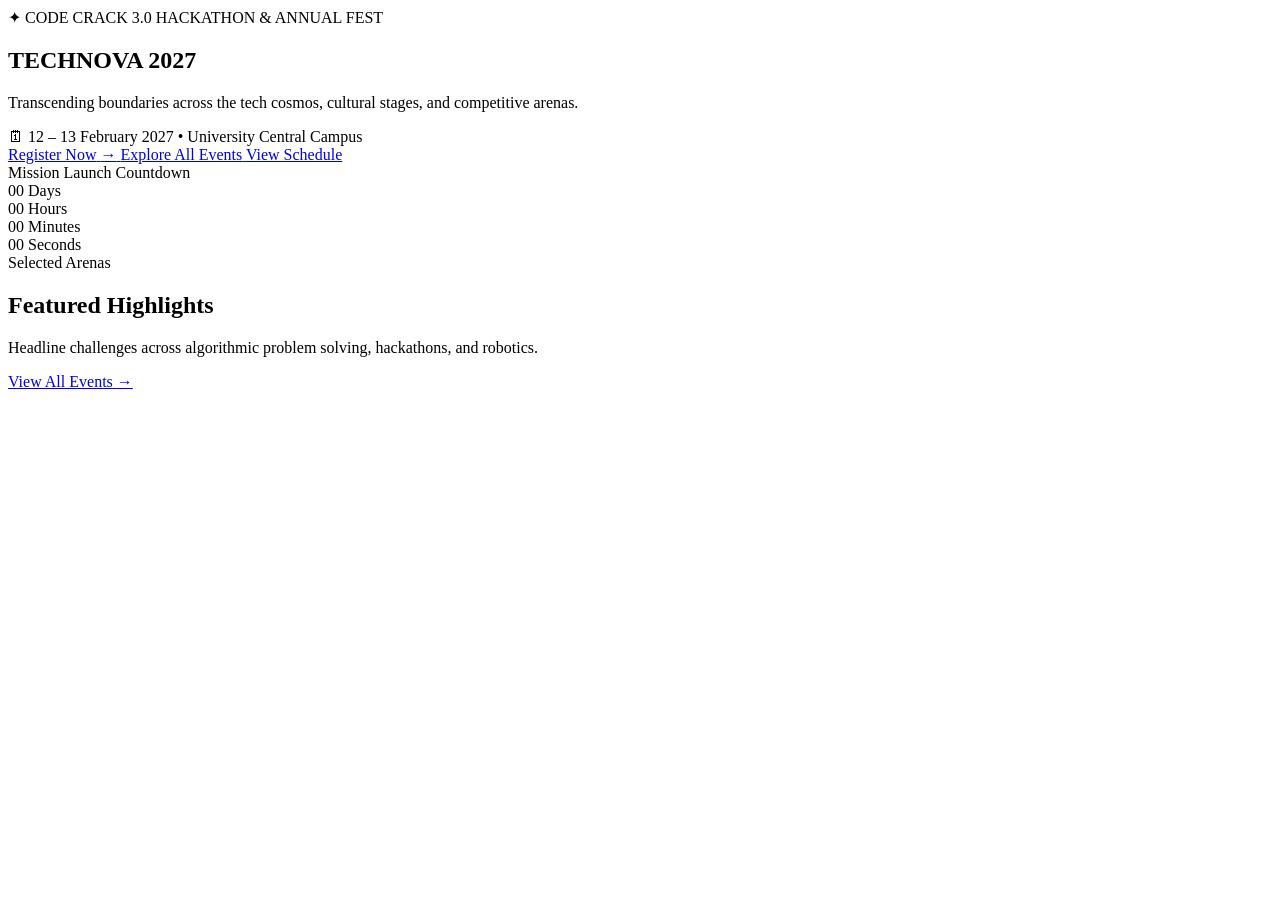
==== index.html @ 0ebbbc14 "Add files via upload" ====
<!DOCTYPE html>
<html lang="en">
<head>
  <meta charset="UTF-8">
  <meta name="viewport" content="width=device-width, initial-scale=1.0">
  <meta name="description" content="TECHNOVA 2027 - Code Crack 3.0 Hackathon & College Tech-Cultural Festival.">
  <title>TECHNOVA 2027 • Code Crack 3.0 Festival</title>

  <!-- Theme Stylesheets -->
  <link rel="stylesheet" href="css/variables.css">
  <link rel="stylesheet" href="css/style.css">
</head>
<body>
  <!-- Theme-Neutral Background System -->
  <div class="bg-pattern" aria-hidden="true">
    <div class="bg-layer-1"></div>
    <div class="bg-layer-2"></div>
  </div>

  <!-- Shared Navbar Injected via js/layout.js -->
  <div id="navbar-mount"></div>

  <!-- Main Hero & Showcase -->
  <main id="main-content" class="site-main">
    <section class="hero-section container">
      <div class="hero-pill-badge">
        <span class="brand-badge-icon" aria-hidden="true">✦</span>
        <span data-theme-copy="heroKicker">CODE CRACK 3.0 HACKATHON & ANNUAL FEST</span>
      </div>

      <h1 class="hero-main-title">TECHNOVA 2027</h1>

      <p class="hero-tagline" data-theme-copy="heroTagline">
        Transcending boundaries across the tech cosmos, cultural stages, and competitive arenas.
      </p>

      <div class="hero-dates-meta">
        <span aria-hidden="true">🗓</span>
        <span>12 – 13 February 2027 • University Central Campus</span>
      </div>

      <div class="hero-cta-group">
        <a href="contact.html" class="btn btn-primary">
          <span>Register Now</span>
          <span class="btn-arrow" aria-hidden="true">→</span>
        </a>
        <a href="events.html" class="btn btn-secondary">
          <span data-theme-copy="heroCtaExplore">Explore All Events</span>
        </a>
        <a href="schedule.html" class="btn btn-ghost">
          <span data-theme-copy="heroCtaSchedule">View Schedule</span>
        </a>
      </div>

      <!-- Live Countdown Timer (Accessible role="timer" without per-second live spam) -->
      <div class="countdown-container" id="festCountdownWrapper" role="timer" aria-label="Festival Launch Countdown">
        <div class="countdown-title" id="countdownLabel">
          <span class="status-pulse-dot" aria-hidden="true"></span>
          <span data-theme-copy="countdownTitle">Mission Launch Countdown</span>
        </div>

        <div class="countdown-grid" id="festCountdown" aria-hidden="false">
          <div class="countdown-box">
            <span class="countdown-digit" id="countDays">00</span>
            <span class="countdown-label">Days</span>
          </div>
          <div class="countdown-box">
            <span class="countdown-digit" id="countHours">00</span>
            <span class="countdown-label">Hours</span>
          </div>
          <div class="countdown-box">
            <span class="countdown-digit" id="countMinutes">00</span>
            <span class="countdown-label">Minutes</span>
          </div>
          <div class="countdown-box">
            <span class="countdown-digit" id="countSeconds">00</span>
            <span class="countdown-label">Seconds</span>
          </div>
        </div>
      </div>
    </section>

    <!-- Derived Metrics Strip (Computed dynamically from data.js) -->
    <section class="container stats-strip" aria-label="Festival Metrics">
      <div class="stats-grid" id="festDerivedStats">
        <!-- Rendered dynamically from data.js -->
      </div>
    </section>

    <!-- Featured Highlights Section -->
    <section class="container mt-4">
      <div class="section-header-row">
        <div>
          <span class="page-pretitle" data-theme-copy="featuredPretitle">Selected Arenas</span>
          <h2 class="page-title" data-theme-copy="featuredTitle">Featured Highlights</h2>
          <p class="page-description" data-theme-copy="featuredSubtitle">
            Headline challenges across algorithmic problem solving, hackathons, and robotics.
          </p>
        </div>
        <a href="events.html" class="btn btn-secondary">
          <span>View All Events</span>
          <span class="btn-arrow" aria-hidden="true">→</span>
        </a>
      </div>

      <div class="events-grid" id="featuredEventsGrid">
        <!-- Rendered dynamically via js/card.js -->
      </div>
    </section>
  </main>

  <!-- Shared Footer Injected via js/layout.js -->
  <div id="footer-mount"></div>

  <!-- Standard Scripts (Order Preserved: theme -> data -> card -> layout -> home) -->
  <script src="js/theme.js"></script>
  <script src="js/data.js"></script>
  <script src="js/card.js"></script>
  <script src="js/layout.js"></script>
  <script src="js/home.js"></script>
</body>
</html>
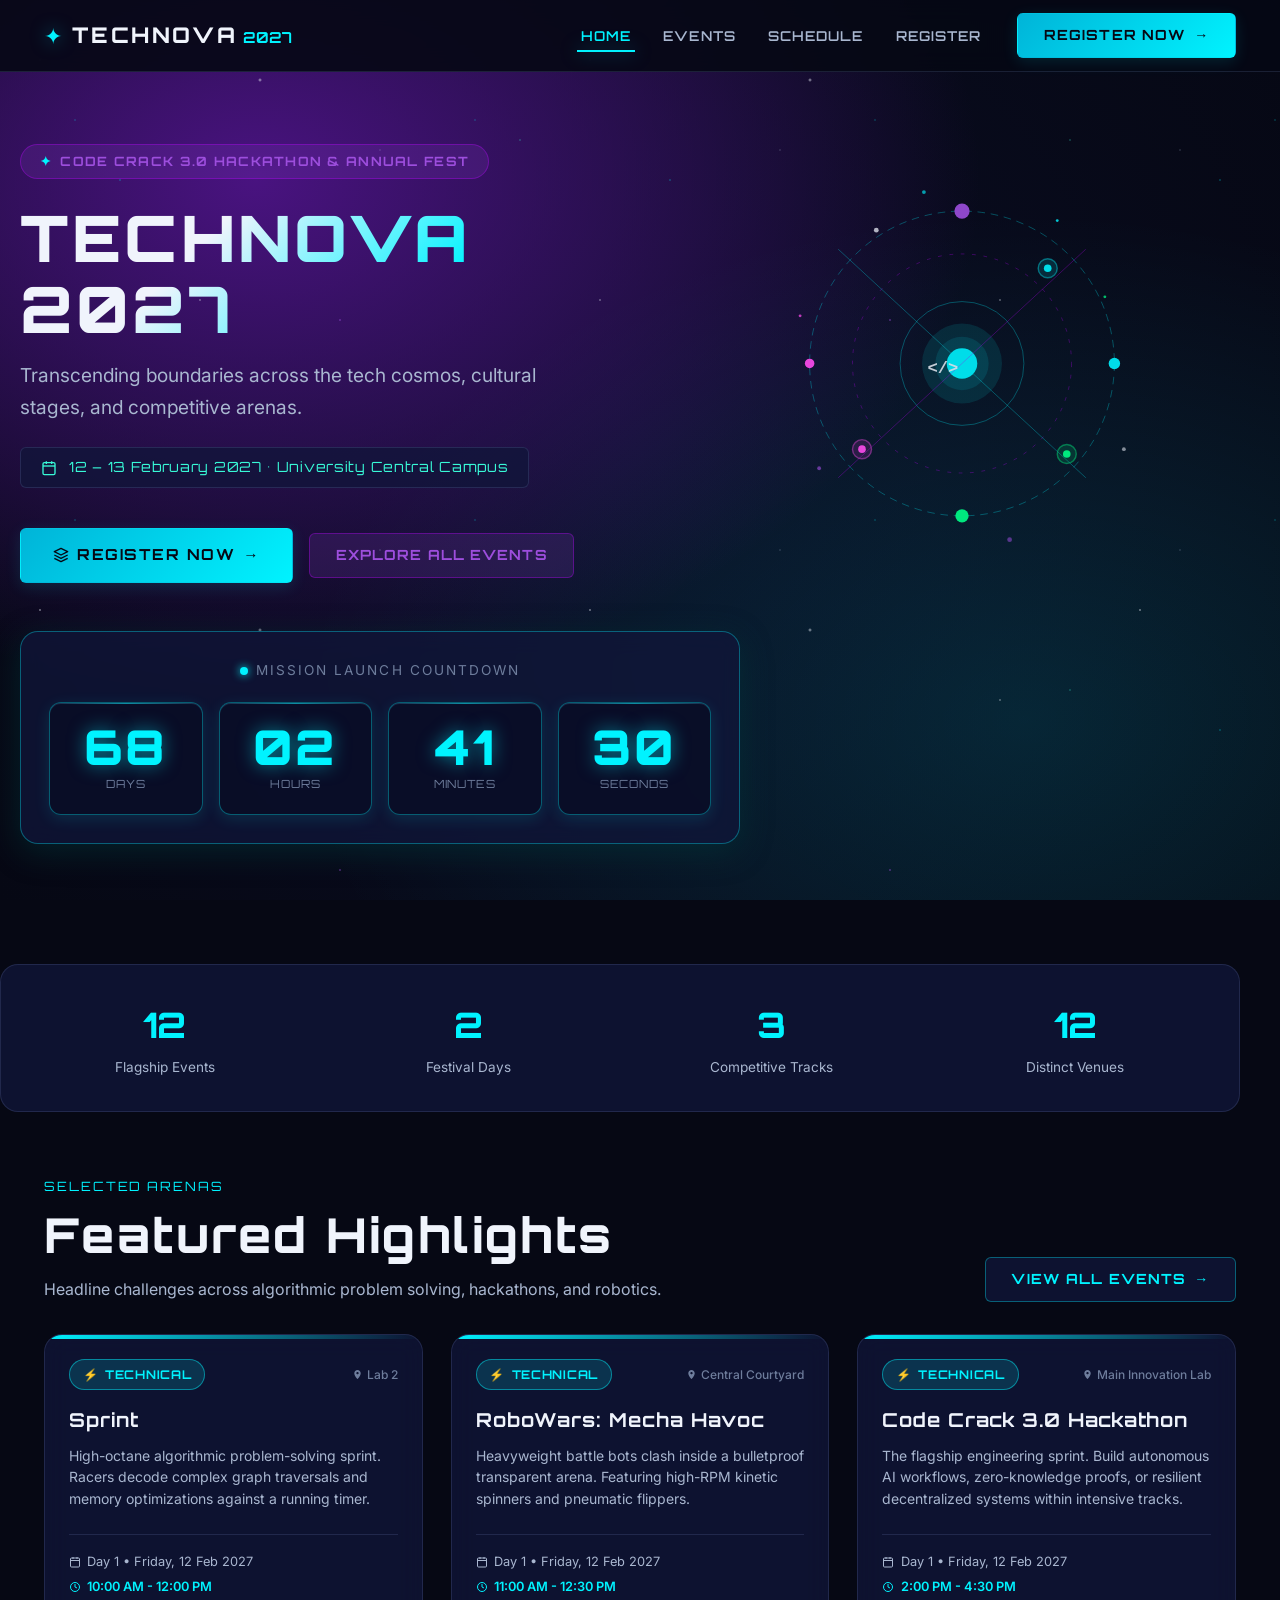
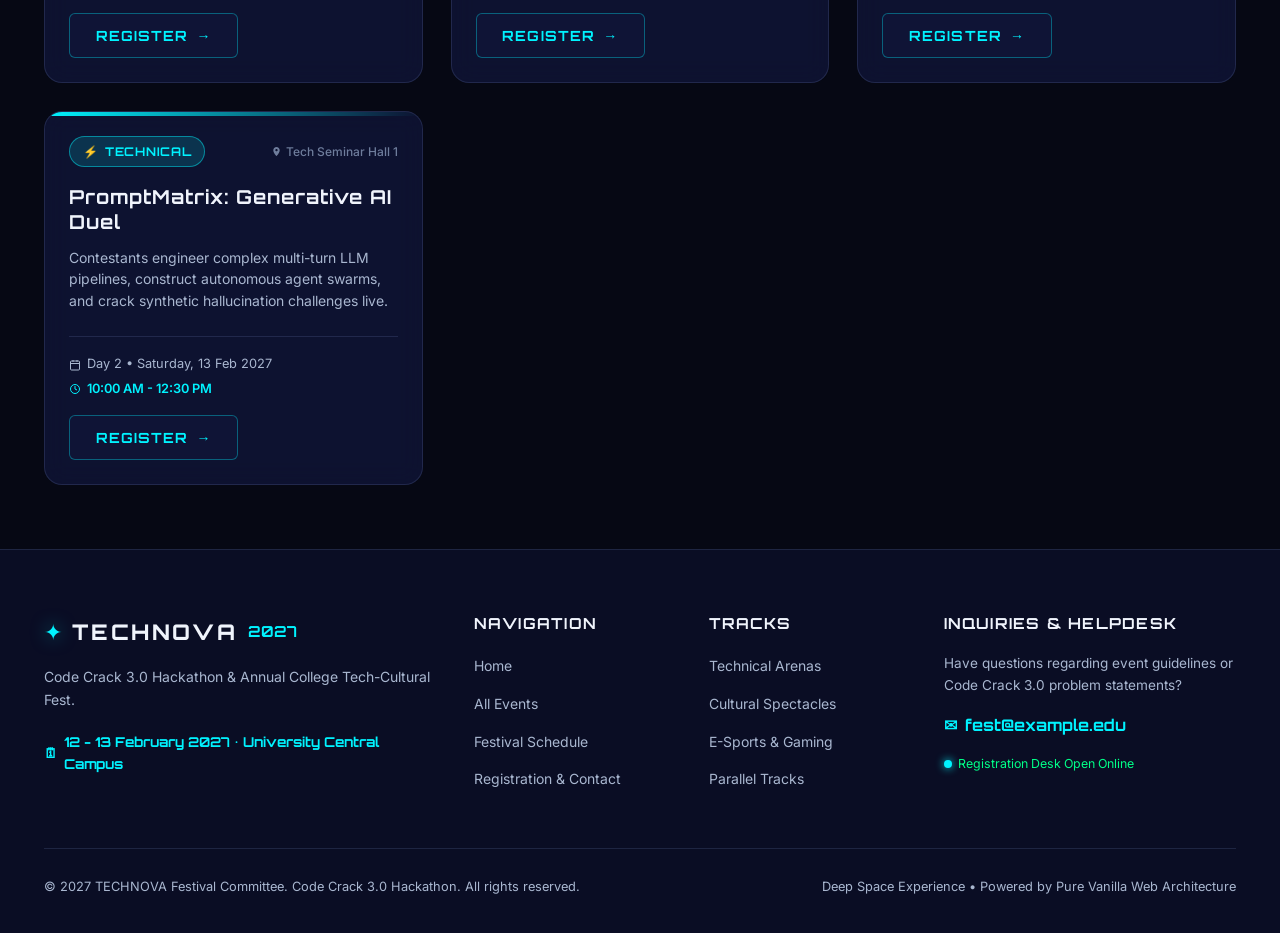
==== commit 5b0f6855: "feat: TECHNOVA 2027 complete static website - Plain HTML/CSS/Vanilla JS, zero dependencies, works vi" ====
--- a/index.html
+++ b/index.html
@@ -5,8 +5,6 @@
   <meta name="viewport" content="width=device-width, initial-scale=1.0">
   <meta name="description" content="TECHNOVA 2027 - Code Crack 3.0 Hackathon & College Tech-Cultural Festival.">
   <title>TECHNOVA 2027 • Code Crack 3.0 Festival</title>
-
-  <!-- Theme Stylesheets -->
   <link rel="stylesheet" href="css/variables.css">
   <link rel="stylesheet" href="css/style.css">
 </head>
@@ -17,77 +15,143 @@
     <div class="bg-layer-2"></div>
   </div>
 
-  <!-- Shared Navbar Injected via js/layout.js -->
+  <!-- Shared Navbar -->
   <div id="navbar-mount"></div>
 
-  <!-- Main Hero & Showcase -->
   <main id="main-content" class="site-main">
+    <!-- =====================================================================
+         HERO — Two columns (text left, SVG art right) on desktop; stacked on mobile
+         ===================================================================== -->
     <section class="hero-section container">
-      <div class="hero-pill-badge">
-        <span class="brand-badge-icon" aria-hidden="true">✦</span>
-        <span data-theme-copy="heroKicker">CODE CRACK 3.0 HACKATHON & ANNUAL FEST</span>
+      <div class="hero-inner">
+        <!-- Left: Text Column -->
+        <div class="hero-text-col">
+          <div class="hero-pill-badge">
+            <span class="brand-badge-icon" aria-hidden="true">✦</span>
+            <span data-theme-copy="heroKicker">CODE CRACK 3.0 HACKATHON &amp; ANNUAL FEST</span>
+          </div>
+
+          <h1 class="hero-main-title" id="heroTitle">TECHNOVA 2027</h1>
+
+          <p class="hero-tagline" data-theme-copy="heroTagline">
+            Transcending boundaries across the tech cosmos, cultural stages, and competitive arenas.
+          </p>
+
+          <!-- Dates meta — populated from FEST_DAYS by home.js -->
+          <div class="hero-dates-meta">
+            <svg width="16" height="16" viewBox="0 0 24 24" fill="none" aria-hidden="true" class="icon-svg">
+              <rect x="3" y="4" width="18" height="18" rx="2" stroke="currentColor" stroke-width="2"/>
+              <line x1="3" y1="9" x2="21" y2="9" stroke="currentColor" stroke-width="2"/>
+              <line x1="8" y1="2" x2="8" y2="6" stroke="currentColor" stroke-width="2"/>
+              <line x1="16" y1="2" x2="16" y2="6" stroke="currentColor" stroke-width="2"/>
+            </svg>
+            <span id="heroDatesLabel">12 – 13 February 2027 • University Central Campus</span>
+          </div>
+
+          <!-- Two CTAs: one primary, one ghost -->
+          <div class="hero-cta-group">
+            <a href="contact.html" class="btn btn-primary btn-lg">
+              <svg width="16" height="16" viewBox="0 0 24 24" fill="none" aria-hidden="true" class="icon-svg">
+                <path d="M12 2L2 7l10 5 10-5-10-5z" stroke="currentColor" stroke-width="2" stroke-linejoin="round"/>
+                <path d="M2 17l10 5 10-5" stroke="currentColor" stroke-width="2" stroke-linejoin="round"/>
+                <path d="M2 12l10 5 10-5" stroke="currentColor" stroke-width="2" stroke-linejoin="round"/>
+              </svg>
+              <span>Register Now</span>
+              <span class="btn-arrow" aria-hidden="true">→</span>
+            </a>
+            <a href="events.html" class="btn btn-ghost">
+              <span data-theme-copy="heroCtaExplore">Explore All Events</span>
+            </a>
+          </div>
+        </div>
+
+        <!-- Right: Inline SVG Art (theme-colored via CSS variables) -->
+        <div class="hero-art-col" aria-hidden="true">
+          <svg class="hero-art-svg" viewBox="0 0 420 400" fill="none" xmlns="http://www.w3.org/2000/svg" role="img" aria-label="Abstract festival art">
+            <!-- Orbit rings -->
+            <circle cx="210" cy="200" r="160" stroke="var(--color-accent-primary-border)" stroke-width="1" stroke-dasharray="8 6"/>
+            <circle cx="210" cy="200" r="115" stroke="var(--color-accent-secondary-border)" stroke-width="1" stroke-dasharray="4 8"/>
+            <circle cx="210" cy="200" r="65" stroke="var(--color-accent-primary-border)" stroke-width="1"/>
+
+            <!-- Central glow orb -->
+            <circle cx="210" cy="200" r="42" fill="var(--color-accent-primary-faint)"/>
+            <circle cx="210" cy="200" r="28" fill="var(--color-accent-primary-faint)"/>
+            <circle cx="210" cy="200" r="16" fill="var(--color-accent-primary)"/>
+
+            <!-- Orbiting satellites -->
+            <circle cx="210" cy="40" r="8" fill="var(--color-accent-secondary)"/>
+            <circle cx="370" cy="200" r="6" fill="var(--color-accent-primary)"/>
+            <circle cx="210" cy="360" r="7" fill="var(--cat-gaming-color)"/>
+            <circle cx="50" cy="200" r="5" fill="var(--cat-cultural-color)"/>
+
+            <!-- Diagonal accent lines -->
+            <line x1="80" y1="80" x2="340" y2="320" stroke="var(--color-accent-primary-border)" stroke-width="1"/>
+            <line x1="340" y1="80" x2="80" y2="320" stroke="var(--color-accent-secondary-border)" stroke-width="1"/>
+
+            <!-- Star particles -->
+            <circle cx="120" cy="60" r="2.5" fill="var(--color-text-primary)" opacity="0.8"/>
+            <circle cx="310" cy="50" r="1.5" fill="var(--color-accent-primary)" opacity="0.9"/>
+            <circle cx="60" cy="310" r="2" fill="var(--color-accent-secondary)" opacity="0.7"/>
+            <circle cx="360" cy="130" r="1.5" fill="var(--cat-gaming-color)" opacity="0.8"/>
+            <circle cx="380" cy="290" r="2" fill="var(--color-text-primary)" opacity="0.6"/>
+            <circle cx="40" cy="150" r="1.5" fill="var(--cat-cultural-color)" opacity="0.8"/>
+            <circle cx="170" cy="20" r="2" fill="var(--color-accent-primary)" opacity="0.7"/>
+            <circle cx="260" cy="385" r="2.5" fill="var(--color-accent-secondary)" opacity="0.6"/>
+
+            <!-- Code brackets decorative -->
+            <text x="190" y="210" font-size="18" fill="var(--color-text-primary)" opacity="0.9" font-family="monospace" font-weight="bold" text-anchor="middle">&lt;/&gt;</text>
+
+            <!-- Category orbit dots with halos -->
+            <circle cx="300" cy="100" r="10" fill="var(--cat-tech-bg)" stroke="var(--cat-tech-border)" stroke-width="1.5"/>
+            <circle cx="300" cy="100" r="4" fill="var(--cat-tech-color)"/>
+
+            <circle cx="320" cy="295" r="10" fill="var(--cat-gaming-bg)" stroke="var(--cat-gaming-border)" stroke-width="1.5"/>
+            <circle cx="320" cy="295" r="4" fill="var(--cat-gaming-color)"/>
+
+            <circle cx="105" cy="290" r="10" fill="var(--cat-cultural-bg)" stroke="var(--cat-cultural-border)" stroke-width="1.5"/>
+            <circle cx="105" cy="290" r="4" fill="var(--cat-cultural-color)"/>
+          </svg>
+        </div>
       </div>
 
-      <h1 class="hero-main-title">TECHNOVA 2027</h1>
+      <!-- Countdown below two-column layout, full-width -->
+      <div class="hero-countdown-row">
+        <div class="countdown-container" id="festCountdownWrapper" role="timer" aria-label="Festival Launch Countdown">
+          <div class="countdown-title" id="countdownLabel">
+            <span class="status-pulse-dot" aria-hidden="true"></span>
+            <span data-theme-copy="countdownTitle">Mission Launch Countdown</span>
+          </div>
 
-      <p class="hero-tagline" data-theme-copy="heroTagline">
-        Transcending boundaries across the tech cosmos, cultural stages, and competitive arenas.
-      </p>
-
-      <div class="hero-dates-meta">
-        <span aria-hidden="true">🗓</span>
-        <span>12 – 13 February 2027 • University Central Campus</span>
-      </div>
-
-      <div class="hero-cta-group">
-        <a href="contact.html" class="btn btn-primary">
-          <span>Register Now</span>
-          <span class="btn-arrow" aria-hidden="true">→</span>
-        </a>
-        <a href="events.html" class="btn btn-secondary">
-          <span data-theme-copy="heroCtaExplore">Explore All Events</span>
-        </a>
-        <a href="schedule.html" class="btn btn-ghost">
-          <span data-theme-copy="heroCtaSchedule">View Schedule</span>
-        </a>
-      </div>
-
-      <!-- Live Countdown Timer (Accessible role="timer" without per-second live spam) -->
-      <div class="countdown-container" id="festCountdownWrapper" role="timer" aria-label="Festival Launch Countdown">
-        <div class="countdown-title" id="countdownLabel">
-          <span class="status-pulse-dot" aria-hidden="true"></span>
-          <span data-theme-copy="countdownTitle">Mission Launch Countdown</span>
-        </div>
-
-        <div class="countdown-grid" id="festCountdown" aria-hidden="false">
-          <div class="countdown-box">
-            <span class="countdown-digit" id="countDays">00</span>
-            <span class="countdown-label">Days</span>
-          </div>
-          <div class="countdown-box">
-            <span class="countdown-digit" id="countHours">00</span>
-            <span class="countdown-label">Hours</span>
-          </div>
-          <div class="countdown-box">
-            <span class="countdown-digit" id="countMinutes">00</span>
-            <span class="countdown-label">Minutes</span>
-          </div>
-          <div class="countdown-box">
-            <span class="countdown-digit" id="countSeconds">00</span>
-            <span class="countdown-label">Seconds</span>
+          <div class="countdown-grid" id="festCountdown">
+            <div class="countdown-box">
+              <span class="countdown-digit" id="countDays">00</span>
+              <span class="countdown-label">Days</span>
+            </div>
+            <div class="countdown-box">
+              <span class="countdown-digit" id="countHours">00</span>
+              <span class="countdown-label">Hours</span>
+            </div>
+            <div class="countdown-box">
+              <span class="countdown-digit" id="countMinutes">00</span>
+              <span class="countdown-label">Minutes</span>
+            </div>
+            <div class="countdown-box">
+              <span class="countdown-digit" id="countSeconds">00</span>
+              <span class="countdown-label">Seconds</span>
+            </div>
           </div>
         </div>
       </div>
     </section>
 
-    <!-- Derived Metrics Strip (Computed dynamically from data.js) -->
+    <!-- Derived Metrics Strip -->
     <section class="container stats-strip" aria-label="Festival Metrics">
       <div class="stats-grid" id="festDerivedStats">
-        <!-- Rendered dynamically from data.js -->
+        <!-- Rendered dynamically from getDerivedFestivalStats() in js/data.js -->
       </div>
     </section>
 
-    <!-- Featured Highlights Section -->
+    <!-- Featured Highlights -->
     <section class="container mt-4">
       <div class="section-header-row">
         <div>
@@ -104,15 +168,14 @@
       </div>
 
       <div class="events-grid" id="featuredEventsGrid">
-        <!-- Rendered dynamically via js/card.js -->
+        <!-- Rendered by js/home.js via renderEventCard() from js/card.js -->
       </div>
     </section>
   </main>
 
-  <!-- Shared Footer Injected via js/layout.js -->
   <div id="footer-mount"></div>
 
-  <!-- Standard Scripts (Order Preserved: theme -> data -> card -> layout -> home) -->
+  <!-- Script order: theme → data → card → layout → home -->
   <script src="js/theme.js"></script>
   <script src="js/data.js"></script>
   <script src="js/card.js"></script>
--- a/css/variables.css
+++ b/css/variables.css
@@ -0,0 +1,216 @@
+/* ==========================================================================
+   TECHNOVA 2027 - Design Tokens & Theme Palettes
+   Defines all fonts, colors, and elevations for Space, Retro, and Nature themes.
+   Theme dynamically activated via js/theme.js (ACTIVE_THEME).
+   Zero hardcoded colors in component styles.
+   ========================================================================== */
+
+/* --------------------------------------------------------------------------
+   Default / Space Theme
+   -------------------------------------------------------------------------- */
+:root,
+[data-theme="space"] {
+  --font-display: 'Orbitron', 'Space Grotesk', -apple-system, BlinkMacSystemFont, 'Segoe UI', Roboto, sans-serif;
+  --font-body: 'Inter', -apple-system, BlinkMacSystemFont, 'Segoe UI', Roboto, Helvetica, Arial, sans-serif;
+
+  /* Backgrounds */
+  --color-bg-base: #060814;
+  --color-bg-deep: #0a0d24;
+  --color-bg-surface: #0f1438;
+  --color-bg-card: rgba(16, 22, 58, 0.75);
+  --color-bg-card-hover: rgba(24, 32, 82, 0.88);
+  --color-bg-card-solid: #121844;
+  --color-bg-overlay: rgba(6, 8, 20, 0.90);
+  --color-bg-input: rgba(10, 14, 38, 0.85);
+
+  /* Primary Accent: Neon Cyan */
+  --color-accent-primary: #00f3ff;
+  --color-accent-primary-bright: #38f9d7;
+  --color-accent-primary-dim: #00b4d8;
+  --color-accent-primary-faint: rgba(0, 243, 255, 0.12);
+  --color-accent-primary-border: rgba(0, 243, 255, 0.35);
+
+  /* Secondary Accent: Nebula Violet */
+  --color-accent-secondary: #9d4edd;
+  --color-accent-secondary-glow: #bd00ff;
+  --color-accent-secondary-dim: #491380;
+  --color-accent-secondary-faint: rgba(157, 78, 221, 0.15);
+  --color-accent-secondary-border: rgba(189, 0, 255, 0.35);
+
+  /* Text Colors */
+  --color-text-primary: #f0f4fc;
+  --color-text-secondary: #a9b7d0;
+  --color-text-muted: #6e7d9c;
+  --color-text-contrast: #060814;
+
+  /* Categories */
+  --cat-tech-color: #00f3ff;
+  --cat-tech-bg: rgba(0, 243, 255, 0.15);
+  --cat-tech-border: rgba(0, 243, 255, 0.45);
+
+  --cat-cultural-color: #ff4df0;
+  --cat-cultural-bg: rgba(255, 77, 240, 0.15);
+  --cat-cultural-border: rgba(255, 77, 240, 0.45);
+
+  --cat-gaming-color: #00ff88;
+  --cat-gaming-bg: rgba(0, 255, 136, 0.15);
+  --cat-gaming-border: rgba(0, 255, 136, 0.45);
+
+  /* Functional Status */
+  --color-success: #00ff88;
+  --color-success-bg: rgba(0, 255, 136, 0.15);
+  --color-error: #ff3366;
+  --color-error-bg: rgba(255, 51, 102, 0.15);
+  --color-error-border: rgba(255, 51, 102, 0.6);
+
+  /* Borders & Shadows */
+  --border-subtle: rgba(140, 160, 220, 0.16);
+  --border-focus: var(--color-accent-primary);
+  --border-radius-sm: 6px;
+  --border-radius-md: 12px;
+  --border-radius-lg: 18px;
+  --border-radius-full: 9999px;
+
+  --shadow-card: 0 8px 32px 0 rgba(0, 0, 0, 0.45);
+  --shadow-hover: 0 16px 40px 0 rgba(0, 243, 255, 0.18), 0 0 25px 0 rgba(121, 40, 202, 0.25);
+  --shadow-accent-glow: 0 0 18px rgba(0, 243, 255, 0.5);
+  --shadow-secondary-glow: 0 0 18px rgba(189, 0, 255, 0.5);
+
+  /* Sizing & Constants */
+  --navbar-height: 72px;
+  --btn-min-height: 44px;
+  --container-max-width: 1240px;
+  --transition-smooth: all 0.25s cubic-bezier(0.16, 1, 0.3, 1);
+}
+
+/* --------------------------------------------------------------------------
+   Retro Theme (Warm Amber / CRT Phosphor / Cyber Arcade)
+   -------------------------------------------------------------------------- */
+[data-theme="retro"] {
+  --font-display: 'Share Tech Mono', 'Courier New', monospace;
+  --font-body: 'Share Tech Mono', 'Courier New', monospace;
+
+  --color-bg-base: #120e0a;
+  --color-bg-deep: #1c150e;
+  --color-bg-surface: #261d14;
+  --color-bg-card: rgba(38, 29, 20, 0.85);
+  --color-bg-card-hover: rgba(56, 42, 28, 0.95);
+  --color-bg-card-solid: #2e2318;
+  --color-bg-overlay: rgba(18, 14, 10, 0.92);
+  --color-bg-input: rgba(22, 17, 12, 0.90);
+
+  /* Primary Accent: Retro Neon Amber */
+  --color-accent-primary: #ffaa00;
+  --color-accent-primary-bright: #ffcc33;
+  --color-accent-primary-dim: #cc8800;
+  --color-accent-primary-faint: rgba(255, 170, 0, 0.14);
+  --color-accent-primary-border: rgba(255, 170, 0, 0.40);
+
+  /* Secondary Accent: Neon Vermilion */
+  --color-accent-secondary: #ff4400;
+  --color-accent-secondary-glow: #ff5522;
+  --color-accent-secondary-dim: #992200;
+  --color-accent-secondary-faint: rgba(255, 68, 0, 0.15);
+  --color-accent-secondary-border: rgba(255, 68, 0, 0.40);
+
+  --color-text-primary: #fff2db;
+  --color-text-secondary: #d9bf98;
+  --color-text-muted: #967d58;
+  --color-text-contrast: #120e0a;
+
+  --cat-tech-color: #ffaa00;
+  --cat-tech-bg: rgba(255, 170, 0, 0.15);
+  --cat-tech-border: rgba(255, 170, 0, 0.45);
+
+  --cat-cultural-color: #ff4400;
+  --cat-cultural-bg: rgba(255, 68, 0, 0.15);
+  --cat-cultural-border: rgba(255, 68, 0, 0.45);
+
+  --cat-gaming-color: #33ff33;
+  --cat-gaming-bg: rgba(51, 255, 51, 0.15);
+  --cat-gaming-border: rgba(51, 255, 51, 0.45);
+
+  --color-success: #33ff33;
+  --color-success-bg: rgba(51, 255, 51, 0.15);
+  --color-error: #ff2244;
+  --color-error-bg: rgba(255, 34, 68, 0.15);
+  --color-error-border: rgba(255, 34, 68, 0.6);
+
+  --border-subtle: rgba(255, 170, 0, 0.20);
+  --border-focus: var(--color-accent-primary);
+  --border-radius-sm: 2px;
+  --border-radius-md: 4px;
+  --border-radius-lg: 6px;
+  --border-radius-full: 4px;
+
+  --shadow-card: 0 4px 16px 0 rgba(0, 0, 0, 0.6);
+  --shadow-hover: 0 8px 24px 0 rgba(255, 170, 0, 0.25);
+  --shadow-accent-glow: 0 0 16px rgba(255, 170, 0, 0.55);
+  --shadow-secondary-glow: 0 0 16px rgba(255, 68, 0, 0.55);
+}
+
+/* --------------------------------------------------------------------------
+   Nature Theme (Organic Forest / Emerald / Warm Leaf)
+   -------------------------------------------------------------------------- */
+[data-theme="nature"] {
+  --font-display: 'Plus Jakarta Sans', -apple-system, BlinkMacSystemFont, 'Segoe UI', Roboto, sans-serif;
+  --font-body: 'Plus Jakarta Sans', -apple-system, BlinkMacSystemFont, 'Segoe UI', Roboto, sans-serif;
+
+  --color-bg-base: #0a140f;
+  --color-bg-deep: #0f2017;
+  --color-bg-surface: #152d20;
+  --color-bg-card: rgba(21, 45, 32, 0.82);
+  --color-bg-card-hover: rgba(30, 62, 45, 0.92);
+  --color-bg-card-solid: #1b3828;
+  --color-bg-overlay: rgba(10, 20, 15, 0.92);
+  --color-bg-input: rgba(14, 28, 21, 0.90);
+
+  /* Primary Accent: Fresh Emerald */
+  --color-accent-primary: #2be48b;
+  --color-accent-primary-bright: #68f4b0;
+  --color-accent-primary-dim: #1ea864;
+  --color-accent-primary-faint: rgba(43, 228, 139, 0.14);
+  --color-accent-primary-border: rgba(43, 228, 139, 0.38);
+
+  /* Secondary Accent: Golden Sunbeam */
+  --color-accent-secondary: #f0c05a;
+  --color-accent-secondary-glow: #ffd677;
+  --color-accent-secondary-dim: #a67f2b;
+  --color-accent-secondary-faint: rgba(240, 192, 90, 0.15);
+  --color-accent-secondary-border: rgba(240, 192, 90, 0.38);
+
+  --color-text-primary: #f2f8f4;
+  --color-text-secondary: #b5cebe;
+  --color-text-muted: #6f8c79;
+  --color-text-contrast: #0a140f;
+
+  --cat-tech-color: #2be48b;
+  --cat-tech-bg: rgba(43, 228, 139, 0.15);
+  --cat-tech-border: rgba(43, 228, 139, 0.45);
+
+  --cat-cultural-color: #f0c05a;
+  --cat-cultural-bg: rgba(240, 192, 90, 0.15);
+  --cat-cultural-border: rgba(240, 192, 90, 0.45);
+
+  --cat-gaming-color: #38bdf8;
+  --cat-gaming-bg: rgba(56, 189, 248, 0.15);
+  --cat-gaming-border: rgba(56, 189, 248, 0.45);
+
+  --color-success: #2be48b;
+  --color-success-bg: rgba(43, 228, 139, 0.15);
+  --color-error: #f43f5e;
+  --color-error-bg: rgba(244, 63, 94, 0.15);
+  --color-error-border: rgba(244, 63, 94, 0.6);
+
+  --border-subtle: rgba(43, 228, 139, 0.18);
+  --border-focus: var(--color-accent-primary);
+  --border-radius-sm: 8px;
+  --border-radius-md: 14px;
+  --border-radius-lg: 20px;
+  --border-radius-full: 9999px;
+
+  --shadow-card: 0 8px 32px 0 rgba(0, 0, 0, 0.5);
+  --shadow-hover: 0 14px 36px 0 rgba(43, 228, 139, 0.20);
+  --shadow-accent-glow: 0 0 16px rgba(43, 228, 139, 0.5);
+  --shadow-secondary-glow: 0 0 16px rgba(240, 192, 90, 0.5);
+}
--- a/css/style.css
+++ b/css/style.css
@@ -0,0 +1,1781 @@
+/* ==========================================================================
+   TECHNOVA 2027 - Master Stylesheet
+   Theme-neutral selectors and tokens fully driven by css/variables.css.
+   Zero inline styles, zero external network imports, zero hardcoded colors.
+   ========================================================================== */
+
+/* --------------------------------------------------------------------------
+   CSS Reset & Base Rules
+   -------------------------------------------------------------------------- */
+*,
+*::before,
+*::after {
+  box-sizing: border-box;
+  margin: 0;
+  padding: 0;
+}
+
+html {
+  font-size: 16px;
+  scroll-behavior: smooth;
+  -webkit-text-size-adjust: 100%;
+}
+
+body {
+  font-family: var(--font-body);
+  background-color: var(--color-bg-base);
+  color: var(--color-text-primary);
+  line-height: 1.6;
+  min-height: 100vh;
+  display: flex;
+  flex-direction: column;
+  overflow-x: hidden;
+  position: relative;
+}
+
+/* --------------------------------------------------------------------------
+   Accessibility: Skip to Main Content Link
+   -------------------------------------------------------------------------- */
+.skip-to-content {
+  position: absolute;
+  top: -9999px;
+  left: 1.5rem;
+  background: var(--color-accent-primary);
+  color: var(--color-text-contrast);
+  padding: 0.75rem 1.25rem;
+  border-radius: var(--border-radius-sm);
+  font-family: var(--font-display);
+  font-weight: 700;
+  font-size: 0.875rem;
+  text-decoration: none;
+  z-index: 99999;
+  box-shadow: var(--shadow-accent-glow);
+  transition: top 0.2s ease;
+}
+
+.skip-to-content:focus {
+  top: 1.5rem;
+  outline: 3px solid var(--border-focus);
+}
+
+/* --------------------------------------------------------------------------
+   Accessible Focus States
+   -------------------------------------------------------------------------- */
+:focus-visible {
+  outline: 2px solid var(--border-focus);
+  outline-offset: 3px;
+}
+
+/* --------------------------------------------------------------------------
+   Reduced Motion Preferences
+   -------------------------------------------------------------------------- */
+@media (prefers-reduced-motion: reduce) {
+  *,
+  *::before,
+  *::after {
+    animation-duration: 0.01ms !important;
+    animation-iteration-count: 1 !important;
+    transition-duration: 0.01ms !important;
+    scroll-behavior: auto !important;
+  }
+}
+
+/* --------------------------------------------------------------------------
+   Theme-Neutral Background Layers (Dynamic CSS Pattern System)
+   -------------------------------------------------------------------------- */
+.bg-pattern {
+  position: fixed;
+  top: 0;
+  left: 0;
+  width: 100vw;
+  height: 100vh;
+  z-index: -2;
+  pointer-events: none;
+  background: 
+    radial-gradient(ellipse at 20% 20%, var(--color-accent-secondary-dim) 0%, transparent 50%),
+    radial-gradient(ellipse at 80% 80%, var(--color-accent-primary-faint) 0%, transparent 50%),
+    radial-gradient(circle at 50% 50%, var(--color-bg-deep) 0%, var(--color-bg-base) 100%);
+  overflow: hidden;
+}
+
+.bg-layer-1,
+.bg-layer-2 {
+  position: absolute;
+  top: 0;
+  left: 0;
+  width: 100%;
+  height: 100%;
+  pointer-events: none;
+}
+
+.bg-layer-1 {
+  background-image: 
+    radial-gradient(1.5px 1.5px at 40px 60px, var(--color-text-primary), transparent),
+    radial-gradient(1px 1px at 120px 180px, var(--color-accent-primary), transparent),
+    radial-gradient(2px 2px at 260px 80px, var(--color-text-primary), transparent),
+    radial-gradient(1.5px 1.5px at 340px 320px, var(--color-accent-secondary), transparent),
+    radial-gradient(1px 1px at 520px 140px, var(--color-accent-primary-bright), transparent),
+    radial-gradient(2px 2px at 700px 290px, var(--color-text-primary), transparent),
+    radial-gradient(1px 1px at 890px 80px, var(--color-accent-primary), transparent),
+    radial-gradient(1.5px 1.5px at 980px 220px, var(--color-text-primary), transparent),
+    radial-gradient(1px 1px at 1120px 400px, var(--color-accent-secondary), transparent);
+  background-size: 550px 550px;
+  opacity: 0.65;
+  animation: bgPulse 6s ease-in-out infinite alternate;
+}
+
+.bg-layer-2 {
+  background-image: 
+    radial-gradient(1px 1px at 75px 120px, var(--color-accent-primary), transparent),
+    radial-gradient(1.5px 1.5px at 200px 300px, var(--color-text-primary), transparent),
+    radial-gradient(1px 1px at 380px 150px, var(--color-text-secondary), transparent),
+    radial-gradient(2px 2px at 600px 420px, var(--color-accent-primary-bright), transparent),
+    radial-gradient(1px 1px at 800px 220px, var(--color-accent-secondary), transparent);
+  background-size: 400px 400px;
+  opacity: 0.5;
+  animation: bgDrift 30s linear infinite;
+}
+
+@keyframes bgPulse {
+  0% { opacity: 0.45; }
+  100% { opacity: 0.85; }
+}
+
+@keyframes bgDrift {
+  from { transform: translateY(0); }
+  to { transform: translateY(-400px); }
+}
+
+/* --------------------------------------------------------------------------
+   Typography & Global Links
+   -------------------------------------------------------------------------- */
+h1, h2, h3, h4, h5, h6 {
+  font-family: var(--font-display);
+  letter-spacing: 0.05em;
+  color: var(--color-text-primary);
+  line-height: 1.25;
+}
+
+p {
+  color: var(--color-text-secondary);
+}
+
+a {
+  color: var(--color-accent-primary);
+  text-decoration: none;
+  transition: var(--transition-smooth);
+}
+
+a:hover {
+  color: var(--color-accent-primary-bright);
+}
+
+/* --------------------------------------------------------------------------
+   Container & Layout Primitives
+   -------------------------------------------------------------------------- */
+.container {
+  width: 100%;
+  max-width: var(--container-max-width);
+  margin-left: auto;
+  margin-right: auto;
+  padding-left: 1.5rem;
+  padding-right: 1.5rem;
+}
+
+.site-main {
+  flex: 1 0 auto;
+  padding-top: calc(var(--navbar-height) + 1.5rem);
+  padding-bottom: 4rem;
+}
+
+/* --------------------------------------------------------------------------
+   Button Component Suite (All min-height >= 44px)
+   -------------------------------------------------------------------------- */
+.btn {
+  display: inline-flex;
+  align-items: center;
+  justify-content: center;
+  gap: 0.5rem;
+  min-height: var(--btn-min-height);
+  padding: 0.65rem 1.6rem;
+  font-family: var(--font-display);
+  font-size: 0.875rem;
+  font-weight: 700;
+  text-transform: uppercase;
+  letter-spacing: 0.08em;
+  border-radius: var(--border-radius-sm);
+  border: 1px solid transparent;
+  cursor: pointer;
+  transition: var(--transition-smooth);
+  text-decoration: none;
+  white-space: nowrap;
+}
+
+.btn-primary {
+  background: linear-gradient(135deg, var(--color-accent-primary-dim), var(--color-accent-primary));
+  color: var(--color-text-contrast);
+  box-shadow: 0 4px 16px var(--color-accent-primary-faint);
+}
+
+.btn-primary:hover {
+  background: linear-gradient(135deg, var(--color-accent-primary), var(--color-accent-primary-bright));
+  color: var(--color-text-contrast);
+  box-shadow: var(--shadow-accent-glow);
+  transform: translateY(-2px);
+}
+
+.btn-secondary {
+  background: var(--color-bg-card);
+  border-color: var(--color-accent-primary-border);
+  color: var(--color-accent-primary);
+}
+
+.btn-secondary:hover {
+  background: var(--color-accent-primary-faint);
+  border-color: var(--color-accent-primary);
+  color: var(--color-text-primary);
+  box-shadow: 0 0 14px var(--color-accent-primary-faint);
+  transform: translateY(-2px);
+}
+
+.btn-ghost {
+  background: var(--color-accent-secondary-faint);
+  border-color: var(--color-accent-secondary-border);
+  color: var(--color-accent-secondary);
+}
+
+.btn-ghost:hover {
+  background: var(--color-accent-secondary-glow);
+  color: var(--color-text-primary);
+  border-color: var(--color-accent-secondary);
+  box-shadow: var(--shadow-secondary-glow);
+  transform: translateY(-2px);
+}
+
+.btn-sm {
+  min-height: 44px;
+  padding: 0.45rem 1.1rem;
+  font-size: 0.8rem;
+}
+
+.btn-lg {
+  min-height: 52px;
+  padding: 0.9rem 2rem;
+  font-size: 0.95rem;
+  letter-spacing: 0.1em;
+}
+
+/* Inline SVG icon utility — inherits color from parent */
+.icon-svg {
+  display: inline-block;
+  vertical-align: middle;
+  flex-shrink: 0;
+  color: currentColor;
+}
+
+.btn-arrow {
+  transition: transform 0.2s ease;
+}
+
+.btn:hover .btn-arrow {
+  transform: translateX(4px);
+}
+
+.btn:disabled {
+  opacity: 0.55;
+  cursor: not-allowed;
+  pointer-events: none;
+}
+
+/* --------------------------------------------------------------------------
+   Sticky Navigation Bar
+   -------------------------------------------------------------------------- */
+.site-header {
+  position: fixed;
+  top: 0;
+  left: 0;
+  width: 100%;
+  height: var(--navbar-height);
+  background: var(--color-bg-overlay);
+  backdrop-filter: blur(12px);
+  -webkit-backdrop-filter: blur(12px);
+  border-bottom: 1px solid var(--border-subtle);
+  z-index: 1000;
+  display: flex;
+  align-items: center;
+}
+
+.nav-container {
+  width: 100%;
+  max-width: var(--container-max-width);
+  margin-left: auto;
+  margin-right: auto;
+  padding-left: 1.5rem;
+  padding-right: 1.5rem;
+  display: flex;
+  align-items: center;
+  justify-content: space-between;
+}
+
+.brand-logo {
+  display: flex;
+  align-items: center;
+  gap: 0.65rem;
+  text-decoration: none;
+}
+
+.brand-icon {
+  font-size: 1.4rem;
+  color: var(--color-accent-primary);
+  text-shadow: var(--shadow-accent-glow);
+}
+
+.brand-text-group {
+  display: flex;
+  align-items: baseline;
+  gap: 0.35rem;
+}
+
+.brand-name {
+  font-family: var(--font-display);
+  font-size: 1.35rem;
+  font-weight: 800;
+  color: var(--color-text-primary);
+  letter-spacing: 0.12em;
+}
+
+.brand-year {
+  font-family: var(--font-display);
+  font-size: 0.95rem;
+  font-weight: 700;
+  color: var(--color-accent-primary);
+}
+
+.primary-nav {
+  display: flex;
+  align-items: center;
+  gap: 2rem;
+}
+
+.nav-list {
+  display: flex;
+  align-items: center;
+  gap: 1.5rem;
+  list-style: none;
+}
+
+.nav-link {
+  font-family: var(--font-display);
+  font-size: 0.85rem;
+  font-weight: 600;
+  text-transform: uppercase;
+  letter-spacing: 0.08em;
+  color: var(--color-text-secondary);
+  padding: 0.5rem 0.25rem;
+  position: relative;
+  transition: var(--transition-smooth);
+}
+
+.nav-link::after {
+  content: '';
+  position: absolute;
+  bottom: 0;
+  left: 0;
+  width: 0%;
+  height: 2px;
+  background: var(--color-accent-primary);
+  box-shadow: var(--shadow-accent-glow);
+  transition: width 0.25s ease;
+}
+
+.nav-link:hover {
+  color: var(--color-text-primary);
+}
+
+.nav-link:hover::after,
+.nav-link.active::after {
+  width: 100%;
+}
+
+.nav-link.active {
+  color: var(--color-accent-primary);
+}
+
+/* Mobile Toggle Hamburger (>= 44px) */
+.mobile-toggle {
+  display: none;
+  background: transparent;
+  border: 1px solid var(--border-subtle);
+  border-radius: var(--border-radius-sm);
+  padding: 0.5rem;
+  min-height: 44px;
+  min-width: 44px;
+  flex-direction: column;
+  justify-content: center;
+  align-items: center;
+  gap: 5px;
+  cursor: pointer;
+}
+
+.hamburger-bar {
+  display: block;
+  width: 22px;
+  height: 2px;
+  background-color: var(--color-text-primary);
+  transition: var(--transition-smooth);
+}
+
+.mobile-toggle.active .hamburger-bar:nth-child(1) {
+  transform: translateY(7px) rotate(45deg);
+}
+
+.mobile-toggle.active .hamburger-bar:nth-child(2) {
+  opacity: 0;
+}
+
+.mobile-toggle.active .hamburger-bar:nth-child(3) {
+  transform: translateY(-7px) rotate(-45deg);
+}
+
+/* --------------------------------------------------------------------------
+   Category Badges
+   -------------------------------------------------------------------------- */
+.category-badge {
+  display: inline-flex;
+  align-items: center;
+  gap: 0.4rem;
+  padding: 0.3rem 0.8rem;
+  font-size: 0.75rem;
+  font-family: var(--font-display);
+  font-weight: 700;
+  text-transform: uppercase;
+  letter-spacing: 0.06em;
+  border-radius: var(--border-radius-full);
+  border: 1px solid transparent;
+}
+
+.badge-cat-tech {
+  color: var(--cat-tech-color);
+  background-color: var(--cat-tech-bg);
+  border-color: var(--cat-tech-border);
+}
+
+.badge-cat-cultural {
+  color: var(--cat-cultural-color);
+  background-color: var(--cat-cultural-bg);
+  border-color: var(--cat-cultural-border);
+}
+
+.badge-cat-gaming {
+  color: var(--cat-gaming-color);
+  background-color: var(--cat-gaming-bg);
+  border-color: var(--cat-gaming-border);
+}
+
+.badge-default {
+  color: var(--color-text-secondary);
+  background-color: var(--border-subtle);
+}
+
+/* --------------------------------------------------------------------------
+   Hero Section — Two-Column Layout on Desktop, Stacked on Mobile
+   -------------------------------------------------------------------------- */
+.hero-section {
+  padding: 3rem 0 4rem;
+  position: relative;
+}
+
+/* Two-column grid: text left, art right */
+.hero-inner {
+  display: grid;
+  grid-template-columns: 1fr 1fr;
+  gap: 3rem;
+  align-items: center;
+}
+
+.hero-text-col {
+  text-align: left;
+}
+
+.hero-art-col {
+  display: flex;
+  align-items: center;
+  justify-content: center;
+}
+
+/* Theme-art SVG scales responsively */
+.hero-art-svg {
+  width: 100%;
+  max-width: 400px;
+  height: auto;
+  opacity: 0.9;
+}
+
+.hero-pill-badge {
+  display: inline-flex;
+  align-items: center;
+  gap: 0.5rem;
+  background: var(--color-accent-secondary-faint);
+  border: 1px solid var(--color-accent-secondary-border);
+  color: var(--color-accent-secondary);
+  padding: 0.4rem 1.2rem;
+  border-radius: var(--border-radius-full);
+  font-size: 0.8rem;
+  font-family: var(--font-display);
+  font-weight: 700;
+  letter-spacing: 0.1em;
+  margin-bottom: 1.5rem;
+}
+
+.hero-main-title {
+  font-size: clamp(2.5rem, 5vw, 4.5rem);
+  font-weight: 900;
+  line-height: 1.1;
+  margin-bottom: 1rem;
+  text-transform: uppercase;
+  background: linear-gradient(135deg, var(--color-text-primary) 30%, var(--color-accent-primary) 70%, var(--color-accent-secondary) 100%);
+  -webkit-background-clip: text;
+  -webkit-text-fill-color: transparent;
+  background-clip: text;
+}
+
+.hero-tagline {
+  font-size: clamp(0.95rem, 1.8vw, 1.2rem);
+  color: var(--color-text-secondary);
+  max-width: 560px;
+  margin: 0 0 1.5rem;
+  line-height: 1.65;
+}
+
+.hero-dates-meta {
+  display: inline-flex;
+  align-items: center;
+  gap: 0.75rem;
+  background: var(--color-bg-card);
+  border: 1px solid var(--border-subtle);
+  padding: 0.5rem 1.25rem;
+  border-radius: var(--border-radius-sm);
+  color: var(--color-accent-primary-bright);
+  font-family: var(--font-display);
+  font-size: 0.875rem;
+  letter-spacing: 0.05em;
+  margin-bottom: 2.5rem;
+}
+
+/* One strong primary CTA + one outline/ghost CTA */
+.hero-cta-group {
+  display: flex;
+  align-items: center;
+  gap: 1rem;
+  flex-wrap: wrap;
+}
+
+/* Countdown lives BELOW the two columns, full width */
+.hero-countdown-row {
+  margin-top: 3rem;
+  width: 100%;
+  display: flex;
+  justify-content: flex-start;
+}
+
+/* Countdown Container (role="timer") — Glass Tiles */
+.countdown-container {
+  background: var(--color-bg-card);
+  border: 1px solid var(--color-accent-primary-border);
+  border-radius: var(--border-radius-lg);
+  padding: 1.75rem;
+  max-width: 720px;
+  width: 100%;
+  box-shadow: 0 8px 32px var(--color-accent-primary-faint), var(--shadow-card);
+  backdrop-filter: blur(12px);
+  -webkit-backdrop-filter: blur(12px);
+}
+
+.countdown-title {
+  font-size: 0.85rem;
+  text-transform: uppercase;
+  letter-spacing: 0.15em;
+  color: var(--color-text-muted);
+  margin-bottom: 1.25rem;
+  display: flex;
+  align-items: center;
+  justify-content: center;
+  gap: 0.5rem;
+}
+
+.countdown-grid {
+  display: grid;
+  grid-template-columns: repeat(4, 1fr);
+  gap: 1rem;
+}
+
+.countdown-box {
+  background: var(--color-bg-input);
+  border: 1px solid var(--color-accent-primary-border);
+  border-radius: var(--border-radius-md);
+  padding: 1.25rem 0.5rem;
+  display: flex;
+  flex-direction: column;
+  align-items: center;
+  box-shadow: inset 0 1px 0 var(--border-subtle), 0 4px 16px var(--color-accent-primary-faint);
+  position: relative;
+  overflow: hidden;
+}
+
+/* glass shimmer line */
+.countdown-box::before {
+  content: '';
+  position: absolute;
+  top: 0; left: 0; right: 0;
+  height: 1px;
+  background: linear-gradient(90deg, transparent, var(--color-accent-primary), transparent);
+  opacity: 0.5;
+}
+
+.countdown-digit {
+  font-family: var(--font-display);
+  font-size: clamp(2rem, 4.5vw, 3rem);
+  font-weight: 900;
+  color: var(--color-accent-primary);
+  text-shadow: var(--shadow-accent-glow);
+  line-height: 1.0;
+  letter-spacing: 0.05em;
+  font-variant-numeric: tabular-nums;
+}
+
+.countdown-label {
+  font-size: 0.7rem;
+  font-family: var(--font-display);
+  color: var(--color-text-muted);
+  text-transform: uppercase;
+  letter-spacing: 0.08em;
+  margin-top: 0.35rem;
+}
+
+.countdown-status-banner {
+  padding: 1.75rem 1rem;
+  border-radius: var(--border-radius-md);
+  display: flex;
+  align-items: center;
+  justify-content: center;
+  gap: 0.75rem;
+  font-family: var(--font-display);
+  font-size: 1.1rem;
+  font-weight: 700;
+  text-align: center;
+}
+
+.countdown-status-banner.live-banner {
+  background: var(--color-success-bg);
+  border: 1px solid var(--color-success);
+  color: var(--color-success);
+}
+
+.countdown-status-banner.ended-banner {
+  background: var(--color-accent-secondary-faint);
+  border: 1px solid var(--color-accent-secondary-border);
+  color: var(--color-accent-secondary);
+}
+
+/* --------------------------------------------------------------------------
+   Festival Derived Metrics
+   -------------------------------------------------------------------------- */
+.stats-strip {
+  margin: 3.5rem 0;
+  padding: 2rem 1.5rem;
+  background: var(--color-bg-card);
+  border: 1px solid var(--border-subtle);
+  border-radius: var(--border-radius-lg);
+}
+
+.stats-grid {
+  display: grid;
+  grid-template-columns: repeat(auto-fit, minmax(180px, 1fr));
+  gap: 1.5rem;
+  text-align: center;
+}
+
+.stat-item {
+  display: flex;
+  flex-direction: column;
+  gap: 0.25rem;
+}
+
+.stat-num {
+  font-family: var(--font-display);
+  font-size: 2.2rem;
+  font-weight: 800;
+  color: var(--color-accent-primary);
+}
+
+.stat-title {
+  font-size: 0.85rem;
+  color: var(--color-text-secondary);
+}
+
+/* --------------------------------------------------------------------------
+   Page Header Banners
+   -------------------------------------------------------------------------- */
+.page-header {
+  margin-bottom: 2.5rem;
+  text-align: center;
+}
+
+.page-pretitle {
+  font-size: 0.8rem;
+  font-family: var(--font-display);
+  color: var(--color-accent-primary);
+  text-transform: uppercase;
+  letter-spacing: 0.15em;
+  margin-bottom: 0.5rem;
+  display: block;
+}
+
+.page-title {
+  font-size: clamp(2rem, 4vw, 3rem);
+  font-weight: 800;
+  margin-bottom: 0.75rem;
+}
+
+.page-description {
+  max-width: 640px;
+  margin: 0 auto;
+  color: var(--color-text-secondary);
+}
+
+/* --------------------------------------------------------------------------
+   Filter Toolbar System (Events & Schedule)
+   -------------------------------------------------------------------------- */
+.filter-toolbar {
+  background: var(--color-bg-card);
+  border: 1px solid var(--border-subtle);
+  border-radius: var(--border-radius-lg);
+  padding: 1.25rem 1.5rem;
+  margin-bottom: 2.5rem;
+  display: flex;
+  flex-direction: column;
+  gap: 1.25rem;
+}
+
+.filter-row {
+  display: flex;
+  align-items: center;
+  justify-content: space-between;
+  flex-wrap: wrap;
+  gap: 1rem;
+}
+
+.filter-group {
+  display: flex;
+  align-items: center;
+  gap: 0.6rem;
+  flex-wrap: wrap;
+}
+
+.filter-label {
+  font-size: 0.8rem;
+  font-family: var(--font-display);
+  font-weight: 700;
+  text-transform: uppercase;
+  color: var(--color-text-muted);
+  letter-spacing: 0.08em;
+  margin-right: 0.25rem;
+}
+
+.filter-pill {
+  min-height: 44px;
+  padding: 0.45rem 1rem;
+  border-radius: var(--border-radius-full);
+  border: 1px solid var(--border-subtle);
+  background: var(--color-bg-input);
+  color: var(--color-text-secondary);
+  font-family: var(--font-display);
+  font-size: 0.775rem;
+  font-weight: 600;
+  letter-spacing: 0.05em;
+  cursor: pointer;
+  transition: var(--transition-smooth);
+}
+
+.filter-pill:hover {
+  border-color: var(--color-accent-primary-border);
+  color: var(--color-text-primary);
+}
+
+.filter-pill.active {
+  background: var(--color-accent-primary);
+  color: var(--color-text-contrast);
+  border-color: var(--color-accent-primary);
+  box-shadow: 0 0 14px var(--color-accent-primary-faint);
+}
+
+.filter-status-row {
+  display: flex;
+  align-items: center;
+  justify-content: space-between;
+  border-top: 1px solid var(--border-subtle);
+  padding-top: 1rem;
+  flex-wrap: wrap;
+  gap: 0.75rem;
+}
+
+.event-count-badge {
+  font-size: 0.85rem;
+  color: var(--color-text-secondary);
+  font-weight: 500;
+}
+
+.btn-clear-filters {
+  background: transparent;
+  border: none;
+  color: var(--color-accent-primary);
+  font-size: 0.8rem;
+  font-family: var(--font-display);
+  font-weight: 600;
+  cursor: pointer;
+  min-height: 44px;
+  display: inline-flex;
+  align-items: center;
+  gap: 0.35rem;
+  text-decoration: underline;
+  text-underline-offset: 3px;
+}
+
+.btn-clear-filters:hover {
+  color: var(--color-accent-primary-bright);
+}
+
+/* --------------------------------------------------------------------------
+   Event Cards & Grid — Glass surface, Category stripe, Hover glow
+   -------------------------------------------------------------------------- */
+.events-grid {
+  display: grid;
+  grid-template-columns: repeat(auto-fill, minmax(310px, 1fr));
+  gap: 1.75rem;
+}
+
+.event-card {
+  background: var(--color-bg-card);
+  backdrop-filter: blur(12px);
+  -webkit-backdrop-filter: blur(12px);
+  border: 1px solid var(--border-subtle);
+  border-radius: var(--border-radius-lg);
+  padding: 0 0 1.5rem;
+  display: flex;
+  flex-direction: column;
+  /* Lift + glow using only transform and opacity (reduced-motion safe) */
+  transition: transform 0.25s cubic-bezier(0.16, 1, 0.3, 1), box-shadow 0.25s ease, border-color 0.25s ease;
+  position: relative;
+  overflow: hidden;
+}
+
+/* Category color stripe at top of card */
+.event-card-stripe {
+  height: 4px;
+  width: 100%;
+  border-radius: var(--border-radius-lg) var(--border-radius-lg) 0 0;
+  margin-bottom: 0;
+  flex-shrink: 0;
+}
+
+.event-card[data-category="Technical"] .event-card-stripe {
+  background: linear-gradient(90deg, var(--cat-tech-color), transparent);
+}
+
+.event-card[data-category="Cultural"] .event-card-stripe {
+  background: linear-gradient(90deg, var(--cat-cultural-color), transparent);
+}
+
+.event-card[data-category="Gaming"] .event-card-stripe {
+  background: linear-gradient(90deg, var(--cat-gaming-color), transparent);
+}
+
+/* Inner padding wrapper so content respects stripe */
+.event-card-body {
+  padding: 1.25rem 1.5rem 0;
+  display: flex;
+  flex-direction: column;
+  flex: 1;
+}
+
+.event-card:hover {
+  transform: translateY(-5px);
+  border-color: var(--color-accent-primary-border);
+  box-shadow: var(--shadow-hover), 0 0 0 1px var(--color-accent-primary-border);
+}
+
+.event-card-header {
+  display: flex;
+  align-items: center;
+  justify-content: space-between;
+  gap: 0.5rem;
+  margin-bottom: 1.1rem;
+}
+
+.event-venue-chip {
+  font-size: 0.75rem;
+  color: var(--color-text-muted);
+  font-weight: 500;
+  display: inline-flex;
+  align-items: center;
+  gap: 0.25rem;
+  max-width: 140px;
+  overflow: hidden;
+  text-overflow: ellipsis;
+  white-space: nowrap;
+}
+
+.event-card-title {
+  font-size: 1.2rem;
+  font-weight: 700;
+  margin-bottom: 0.75rem;
+  color: var(--color-text-primary);
+  line-height: 1.3;
+}
+
+.event-card-desc {
+  font-size: 0.875rem;
+  color: var(--color-text-secondary);
+  line-height: 1.55;
+  margin-bottom: 1.5rem;
+  flex-grow: 1;
+}
+
+.event-meta-footer {
+  border-top: 1px solid var(--border-subtle);
+  padding-top: 1.1rem;
+  display: flex;
+  align-items: center;
+  justify-content: space-between;
+  gap: 1rem;
+  flex-wrap: wrap;
+  margin-top: auto;
+}
+
+.event-meta-datetime {
+  display: flex;
+  flex-direction: column;
+  gap: 0.25rem;
+  font-size: 0.8rem;
+  color: var(--color-text-secondary);
+}
+
+.meta-item {
+  display: inline-flex;
+  align-items: center;
+  gap: 0.4rem;
+}
+
+.time-meta {
+  color: var(--color-accent-primary);
+  font-weight: 600;
+}
+
+/* --------------------------------------------------------------------------
+   Schedule Specific Layouts & Parallel Event Cards
+   -------------------------------------------------------------------------- */
+.schedule-guide-card {
+  background: var(--color-bg-card);
+  border: 1px solid var(--color-accent-primary-border);
+  border-left: 4px solid var(--color-accent-primary);
+  border-radius: var(--border-radius-md);
+  padding: 1.25rem 1.5rem;
+  margin-bottom: 2rem;
+  display: flex;
+  align-items: flex-start;
+  gap: 1rem;
+  box-shadow: 0 4px 20px var(--color-accent-primary-faint);
+}
+
+.guide-icon {
+  font-size: 1.5rem;
+  line-height: 1;
+}
+
+.guide-heading {
+  font-size: 0.95rem;
+  font-weight: 700;
+  color: var(--color-accent-primary);
+  margin-bottom: 0.35rem;
+}
+
+.guide-text {
+  font-size: 0.875rem;
+  color: var(--color-text-secondary);
+  line-height: 1.5;
+}
+
+.day-tabs-container {
+  display: flex;
+  align-items: center;
+  gap: 0.75rem;
+  margin-bottom: 2rem;
+  border-bottom: 1px solid var(--border-subtle);
+  padding-bottom: 0.75rem;
+  overflow-x: auto;
+}
+
+.day-tab-btn {
+  min-height: 44px;
+  padding: 0.65rem 1.5rem;
+  background: transparent;
+  border: 1px solid var(--border-subtle);
+  border-radius: var(--border-radius-sm);
+  color: var(--color-text-secondary);
+  font-family: var(--font-display);
+  font-size: 0.85rem;
+  font-weight: 700;
+  cursor: pointer;
+  transition: var(--transition-smooth);
+  display: inline-flex;
+  align-items: center;
+  gap: 0.5rem;
+}
+
+.day-tab-btn:hover {
+  border-color: var(--color-accent-primary-border);
+  color: var(--color-text-primary);
+}
+
+.day-tab-btn.active {
+  background: var(--color-accent-secondary-faint);
+  border-color: var(--color-accent-secondary);
+  color: var(--color-text-primary);
+  box-shadow: var(--shadow-secondary-glow);
+}
+
+.schedule-timeline {
+  display: flex;
+  flex-direction: column;
+  gap: 2.5rem;
+  position: relative;
+}
+
+.day-divider-banner {
+  background: linear-gradient(90deg, var(--color-accent-secondary-dim), transparent);
+  border-left: 4px solid var(--color-accent-secondary);
+  padding: 0.85rem 1.25rem;
+  border-radius: var(--border-radius-sm);
+  margin: 1.5rem 0 0.5rem;
+}
+
+.day-divider-title {
+  font-size: 1.15rem;
+  color: var(--color-text-primary);
+}
+
+.schedule-time-slot {
+  background: var(--color-bg-card);
+  border: 1px solid var(--border-subtle);
+  border-radius: var(--border-radius-lg);
+  padding: 1.5rem;
+  transition: var(--transition-smooth);
+}
+
+.time-slot-header {
+  display: flex;
+  align-items: center;
+  justify-content: space-between;
+  margin-bottom: 1.25rem;
+  border-bottom: 1px solid var(--border-subtle);
+  padding-bottom: 0.75rem;
+  flex-wrap: wrap;
+  gap: 0.75rem;
+}
+
+.time-slot-heading-group {
+  display: flex;
+  align-items: center;
+  gap: 0.75rem;
+}
+
+.time-marker-dot {
+  width: 10px;
+  height: 10px;
+  border-radius: 50%;
+  background: var(--color-accent-primary);
+  box-shadow: 0 0 10px var(--color-accent-primary);
+}
+
+.time-slot-title {
+  font-size: 1.15rem;
+  color: var(--color-accent-primary-bright);
+}
+
+.parallel-indicator-pill {
+  display: inline-flex;
+  align-items: center;
+  gap: 0.45rem;
+  background: var(--color-accent-secondary-faint);
+  border: 1px solid var(--color-accent-secondary-border);
+  color: var(--color-accent-secondary);
+  font-family: var(--font-display);
+  font-size: 0.75rem;
+  font-weight: 700;
+  text-transform: uppercase;
+  padding: 0.35rem 0.85rem;
+  border-radius: var(--border-radius-full);
+}
+
+.status-pulse-dot {
+  width: 8px;
+  height: 8px;
+  border-radius: 50%;
+  background: var(--color-accent-primary);
+  box-shadow: 0 0 8px var(--color-accent-primary);
+}
+
+/* Parallel Grid */
+.schedule-cards-grid {
+  display: grid;
+  gap: 1.25rem;
+}
+
+.schedule-cards-grid.single-grid {
+  grid-template-columns: 1fr;
+}
+
+.schedule-cards-grid.parallel-grid {
+  grid-template-columns: repeat(auto-fit, minmax(280px, 1fr));
+}
+
+.schedule-event-card {
+  background: var(--color-bg-card-solid);
+  border: 1px solid var(--border-subtle);
+  border-radius: var(--border-radius-md);
+  padding: 1.25rem;
+  display: flex;
+  flex-direction: column;
+  transition: transform 0.2s ease, border-color 0.2s ease, box-shadow 0.2s ease;
+}
+
+.schedule-event-card:hover {
+  transform: translateY(-3px);
+  border-color: var(--color-accent-primary-border);
+  box-shadow: var(--shadow-card);
+}
+
+.schedule-card-top {
+  display: flex;
+  align-items: center;
+  justify-content: space-between;
+  margin-bottom: 0.75rem;
+}
+
+.schedule-exact-time {
+  font-size: 0.8rem;
+  color: var(--color-accent-primary);
+  font-weight: 600;
+  display: inline-flex;
+  align-items: center;
+  gap: 0.25rem;
+}
+
+.schedule-card-title {
+  font-size: 1.1rem;
+  margin-bottom: 0.4rem;
+  color: var(--color-text-primary);
+}
+
+.schedule-card-venue {
+  font-size: 0.825rem;
+  color: var(--color-text-muted);
+  margin-bottom: 0.75rem;
+}
+
+.schedule-card-venue strong {
+  color: var(--color-text-secondary);
+}
+
+.schedule-card-desc {
+  font-size: 0.85rem;
+  color: var(--color-text-secondary);
+  line-height: 1.5;
+  margin-bottom: 1.25rem;
+  flex-grow: 1;
+}
+
+.schedule-card-actions {
+  display: flex;
+  justify-content: flex-end;
+}
+
+/* --------------------------------------------------------------------------
+   Registration Form & Confirmation Pass
+   -------------------------------------------------------------------------- */
+.form-shell-card {
+  background: var(--color-bg-card);
+  border: 1px solid var(--border-subtle);
+  border-radius: var(--border-radius-lg);
+  padding: clamp(1.5rem, 4vw, 2.75rem);
+  max-width: 760px;
+  margin: 0 auto;
+  box-shadow: var(--shadow-card);
+}
+
+.form-grid {
+  display: grid;
+  grid-template-columns: 1fr 1fr;
+  gap: 1.5rem;
+}
+
+.form-group-full {
+  grid-column: 1 / -1;
+}
+
+.form-group {
+  display: flex;
+  flex-direction: column;
+  gap: 0.45rem;
+}
+
+.form-label {
+  font-size: 0.85rem;
+  font-family: var(--font-display);
+  font-weight: 600;
+  color: var(--color-text-primary);
+  letter-spacing: 0.04em;
+}
+
+.form-label .req-star {
+  color: var(--color-error);
+}
+
+.form-hint {
+  font-size: 0.75rem;
+  color: var(--color-text-muted);
+}
+
+.form-input,
+.form-select,
+.form-textarea {
+  min-height: var(--btn-min-height);
+  background: var(--color-bg-input);
+  border: 1px solid var(--border-subtle);
+  border-radius: var(--border-radius-sm);
+  padding: 0.65rem 1rem;
+  color: var(--color-text-primary);
+  font-family: var(--font-body);
+  font-size: 0.95rem;
+  transition: var(--transition-smooth);
+}
+
+.form-input::placeholder,
+.form-textarea::placeholder {
+  color: var(--color-text-muted);
+}
+
+.form-select {
+  cursor: pointer;
+}
+
+.form-select option,
+.form-select optgroup {
+  background-color: var(--color-bg-surface);
+  color: var(--color-text-primary);
+}
+
+.form-textarea {
+  min-height: 110px;
+  resize: vertical;
+}
+
+.form-input:focus,
+.form-select:focus,
+.form-textarea:focus {
+  outline: none;
+  border-color: var(--border-focus);
+  box-shadow: 0 0 10px var(--color-accent-primary-faint);
+}
+
+.form-input.input-invalid,
+.form-select.input-invalid,
+.form-textarea.input-invalid {
+  border-color: var(--color-error-border);
+  background: var(--color-error-bg);
+}
+
+.field-error {
+  font-size: 0.775rem;
+  color: var(--color-error);
+  font-weight: 500;
+  margin-top: 0.2rem;
+}
+
+.form-submit-row {
+  margin-top: 2rem;
+  display: flex;
+  justify-content: flex-end;
+}
+
+.btn-form-submit {
+  width: 100%;
+}
+
+@media (min-width: 640px) {
+  .btn-form-submit {
+    width: auto;
+  }
+}
+
+/* Confirmation Ticket Card */
+.confirmation-card {
+  background: var(--color-bg-card);
+  border: 1px solid var(--color-accent-primary-border);
+  border-radius: var(--border-radius-lg);
+  padding: clamp(1.5rem, 4vw, 3rem);
+  max-width: 760px;
+  margin: 0 auto;
+  text-align: center;
+  box-shadow: var(--shadow-hover);
+}
+
+.confirm-badge {
+  width: 64px;
+  height: 64px;
+  border-radius: 50%;
+  background: var(--color-success-bg);
+  border: 2px solid var(--color-success);
+  color: var(--color-success);
+  display: inline-flex;
+  align-items: center;
+  justify-content: center;
+  font-size: 1.8rem;
+  margin-bottom: 1.25rem;
+}
+
+.confirm-title {
+  font-size: 1.85rem;
+  margin-bottom: 0.5rem;
+}
+
+.confirm-subtitle {
+  color: var(--color-text-secondary);
+  max-width: 540px;
+  margin: 0 auto 2rem;
+}
+
+.status-pill-accent {
+  display: inline-flex;
+  align-items: center;
+  padding: 0.35rem 1rem;
+  border-radius: var(--border-radius-full);
+  background: var(--color-accent-primary-faint);
+  border: 1px solid var(--color-accent-primary-border);
+  color: var(--color-accent-primary);
+  font-family: var(--font-display);
+  font-size: 0.8rem;
+  font-weight: 700;
+  text-transform: uppercase;
+  margin-bottom: 0.75rem;
+}
+
+.pass-ticket {
+  background: var(--color-bg-card-solid);
+  border: 1px dashed var(--color-accent-primary-border);
+  border-radius: var(--border-radius-md);
+  padding: 1.75rem;
+  text-align: left;
+  margin-bottom: 2rem;
+}
+
+.ticket-header {
+  display: flex;
+  align-items: center;
+  justify-content: space-between;
+  border-bottom: 1px solid var(--border-subtle);
+  padding-bottom: 1rem;
+  margin-bottom: 1.25rem;
+  flex-wrap: wrap;
+  gap: 0.5rem;
+}
+
+.ticket-fest-brand {
+  font-family: var(--font-display);
+  font-weight: 800;
+  font-size: 1rem;
+  color: var(--color-text-primary);
+  letter-spacing: 0.08em;
+}
+
+.brand-badge-icon {
+  color: var(--color-accent-primary);
+}
+
+.ref-code {
+  font-family: var(--font-display);
+  font-size: 1.15rem;
+  color: var(--color-accent-primary);
+  text-shadow: var(--shadow-accent-glow);
+}
+
+.ticket-body-grid {
+  display: grid;
+  grid-template-columns: repeat(auto-fit, minmax(260px, 1fr));
+  gap: 1rem 1.5rem;
+  margin-bottom: 1.5rem;
+}
+
+.ticket-row {
+  display: flex;
+  flex-direction: column;
+  gap: 0.2rem;
+}
+
+.ticket-label {
+  font-size: 0.75rem;
+  font-family: var(--font-display);
+  text-transform: uppercase;
+  color: var(--color-text-muted);
+}
+
+.ticket-val {
+  font-size: 0.95rem;
+  color: var(--color-text-primary);
+}
+
+.ticket-barcode-mock {
+  border-top: 1px solid var(--border-subtle);
+  padding-top: 1rem;
+  display: flex;
+  flex-direction: column;
+  align-items: center;
+  gap: 0.5rem;
+}
+
+.barcode-lines {
+  width: 100%;
+  max-width: 320px;
+  height: 32px;
+  background: repeating-linear-gradient(
+    90deg,
+    var(--color-text-primary) 0,
+    var(--color-text-primary) 2px,
+    transparent 2px,
+    transparent 4px,
+    var(--color-text-primary) 4px,
+    var(--color-text-primary) 7px,
+    transparent 7px,
+    transparent 9px
+  );
+  opacity: 0.7;
+}
+
+.barcode-num {
+  font-family: var(--font-display);
+  font-size: 0.7rem;
+  letter-spacing: 0.2em;
+  color: var(--color-text-muted);
+}
+
+.confirm-actions {
+  display: flex;
+  align-items: center;
+  justify-content: center;
+  gap: 1rem;
+  flex-wrap: wrap;
+}
+
+/* --------------------------------------------------------------------------
+   Empty States
+   -------------------------------------------------------------------------- */
+.empty-state-box {
+  background: var(--color-bg-card);
+  border: 1px dashed var(--border-subtle);
+  border-radius: var(--border-radius-lg);
+  padding: 3.5rem 1.5rem;
+  text-align: center;
+  grid-column: 1 / -1;
+}
+
+.empty-icon {
+  font-size: 3rem;
+  margin-bottom: 1rem;
+}
+
+.empty-title {
+  font-size: 1.4rem;
+  margin-bottom: 0.5rem;
+}
+
+.empty-desc {
+  max-width: 440px;
+  margin: 0 auto 1.5rem;
+}
+
+/* --------------------------------------------------------------------------
+   Shared Footer
+   -------------------------------------------------------------------------- */
+.site-footer {
+  background: var(--color-bg-deep);
+  border-top: 1px solid var(--border-subtle);
+  padding-top: 4rem;
+  margin-top: auto;
+  position: relative;
+  overflow: hidden;
+}
+
+.footer-content {
+  position: relative;
+  z-index: 1;
+}
+
+.footer-grid {
+  display: grid;
+  grid-template-columns: 2fr 1fr 1fr 1.5fr;
+  gap: 2.5rem;
+  margin-bottom: 3.5rem;
+}
+
+.footer-col {
+  display: flex;
+  flex-direction: column;
+}
+
+.footer-logo {
+  margin-bottom: 1rem;
+}
+
+.footer-tagline {
+  font-size: 0.875rem;
+  color: var(--color-text-secondary);
+  line-height: 1.6;
+  margin-bottom: 1.25rem;
+}
+
+.fest-dates-badge {
+  display: inline-flex;
+  align-items: center;
+  gap: 0.4rem;
+  color: var(--color-accent-primary);
+  font-family: var(--font-display);
+  font-size: 0.85rem;
+  font-weight: 700;
+}
+
+.footer-title {
+  font-size: 0.95rem;
+  font-weight: 700;
+  text-transform: uppercase;
+  color: var(--color-text-primary);
+  margin-bottom: 1.25rem;
+  letter-spacing: 0.08em;
+}
+
+.footer-links {
+  list-style: none;
+  display: flex;
+  flex-direction: column;
+  gap: 0.75rem;
+}
+
+.footer-links a {
+  color: var(--color-text-secondary);
+  font-size: 0.875rem;
+}
+
+.footer-links a:hover {
+  color: var(--color-accent-primary);
+  padding-left: 4px;
+}
+
+.footer-contact-desc {
+  font-size: 0.85rem;
+  margin-bottom: 1rem;
+}
+
+.footer-email-link {
+  display: inline-flex;
+  align-items: center;
+  gap: 0.5rem;
+  font-family: var(--font-display);
+  font-size: 1rem;
+  font-weight: 700;
+  color: var(--color-accent-primary);
+  margin-bottom: 1rem;
+}
+
+.footer-status-pill {
+  display: inline-flex;
+  align-items: center;
+  gap: 0.4rem;
+  font-size: 0.775rem;
+  color: var(--color-success);
+}
+
+.footer-bottom {
+  border-top: 1px solid var(--border-subtle);
+  padding: 1.75rem 0 2.25rem;
+  display: flex;
+  align-items: center;
+  justify-content: space-between;
+  flex-wrap: wrap;
+  gap: 1rem;
+  font-size: 0.8rem;
+  color: var(--color-text-muted);
+}
+
+/* --------------------------------------------------------------------------
+   Utility Helper Classes (Zero inline styles)
+   -------------------------------------------------------------------------- */
+.d-none {
+  display: none !important;
+}
+
+.text-accent {
+  color: var(--color-accent-primary) !important;
+}
+
+.section-header-row {
+  display: flex;
+  justify-content: space-between;
+  align-items: flex-end;
+  flex-wrap: wrap;
+  gap: 1rem;
+  margin-bottom: 2rem;
+  text-align: left;
+}
+
+.mt-4 {
+  margin-top: 4rem;
+}
+
+/* --------------------------------------------------------------------------
+   Responsive Breakpoints: 360px, 768px, 1280px (No horizontal scroll)
+   -------------------------------------------------------------------------- */
+
+/* Tablet & Mobile (< 768px) */
+@media (max-width: 768px) {
+  /* Hero collapses to single column on mobile */
+  .hero-inner {
+    grid-template-columns: 1fr;
+    gap: 2rem;
+    text-align: center;
+  }
+
+  .hero-text-col {
+    text-align: center;
+  }
+
+  .hero-tagline {
+    margin: 0 auto 1.5rem;
+    max-width: 100%;
+  }
+
+  .hero-dates-meta {
+    justify-content: center;
+    flex-wrap: wrap;
+  }
+
+  .hero-cta-group {
+    justify-content: center;
+  }
+
+  .hero-art-col {
+    order: -1; /* Art stacks above text on very small screens */
+    max-width: 260px;
+    margin: 0 auto;
+  }
+
+  .hero-countdown-row .countdown-container {
+    max-width: 100%;
+  }
+
+  .primary-nav {
+    position: fixed;
+    top: var(--navbar-height);
+    left: 0;
+    width: 100%;
+    height: calc(100vh - var(--navbar-height));
+    background: var(--color-bg-overlay);
+    backdrop-filter: blur(20px);
+    -webkit-backdrop-filter: blur(20px);
+    flex-direction: column;
+    justify-content: flex-start;
+    padding: 2.5rem 1.5rem;
+    gap: 2rem;
+    transform: translateY(-150%);
+    transition: transform 0.3s cubic-bezier(0.16, 1, 0.3, 1);
+    border-bottom: 1px solid var(--border-subtle);
+    overflow-y: auto;
+  }
+
+  .primary-nav.open {
+    transform: translateY(0);
+  }
+
+  .nav-list {
+    flex-direction: column;
+    align-items: stretch;
+    width: 100%;
+    gap: 1.25rem;
+  }
+
+  .nav-link {
+    font-size: 1.15rem;
+    padding: 0.75rem 0;
+    display: block;
+    border-bottom: 1px solid var(--border-subtle);
+  }
+
+  .nav-cta-wrapper {
+    width: 100%;
+    margin-top: 1rem;
+  }
+
+  .nav-cta-btn {
+    width: 100%;
+  }
+
+  .mobile-toggle {
+    display: flex;
+  }
+
+  .footer-grid {
+    grid-template-columns: 1fr;
+    gap: 2rem;
+  }
+
+  .form-grid {
+    grid-template-columns: 1fr;
+  }
+
+  .countdown-grid {
+    grid-template-columns: repeat(2, 1fr);
+  }
+
+  .schedule-cards-grid.parallel-grid {
+    grid-template-columns: 1fr;
+  }
+}
+
+/* Ultra Small Mobile (360px boundary) */
+@media (max-width: 380px) {
+  .brand-name {
+    font-size: 1.1rem;
+  }
+
+  .hero-main-title {
+    font-size: 2.1rem;
+  }
+
+  .btn {
+    width: 100%;
+  }
+
+  .countdown-grid {
+    grid-template-columns: 1fr 1fr;
+    gap: 0.5rem;
+  }
+
+  .events-grid {
+    grid-template-columns: 1fr;
+  }
+}
+
+/* Desktop Wide (>= 1280px) */
+@media (min-width: 1280px) {
+  .container {
+    max-width: 1240px;
+  }
+}
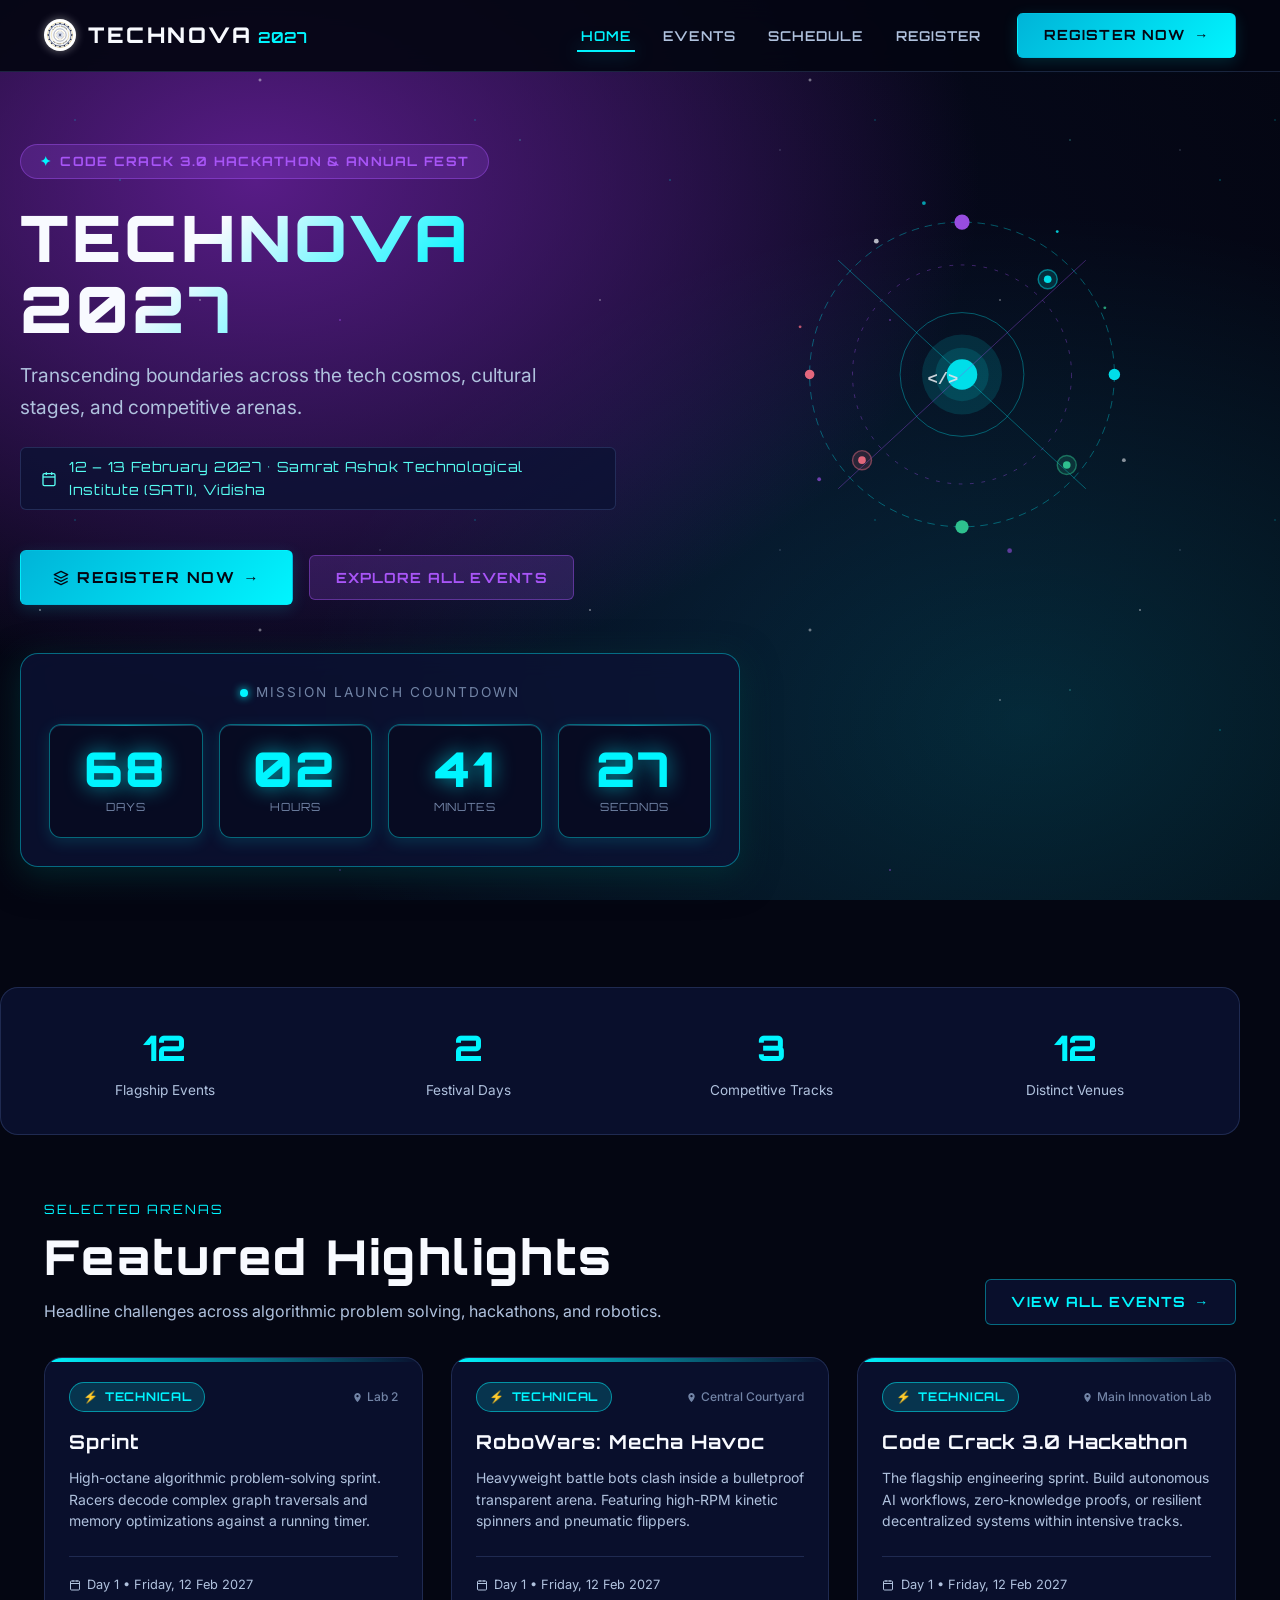
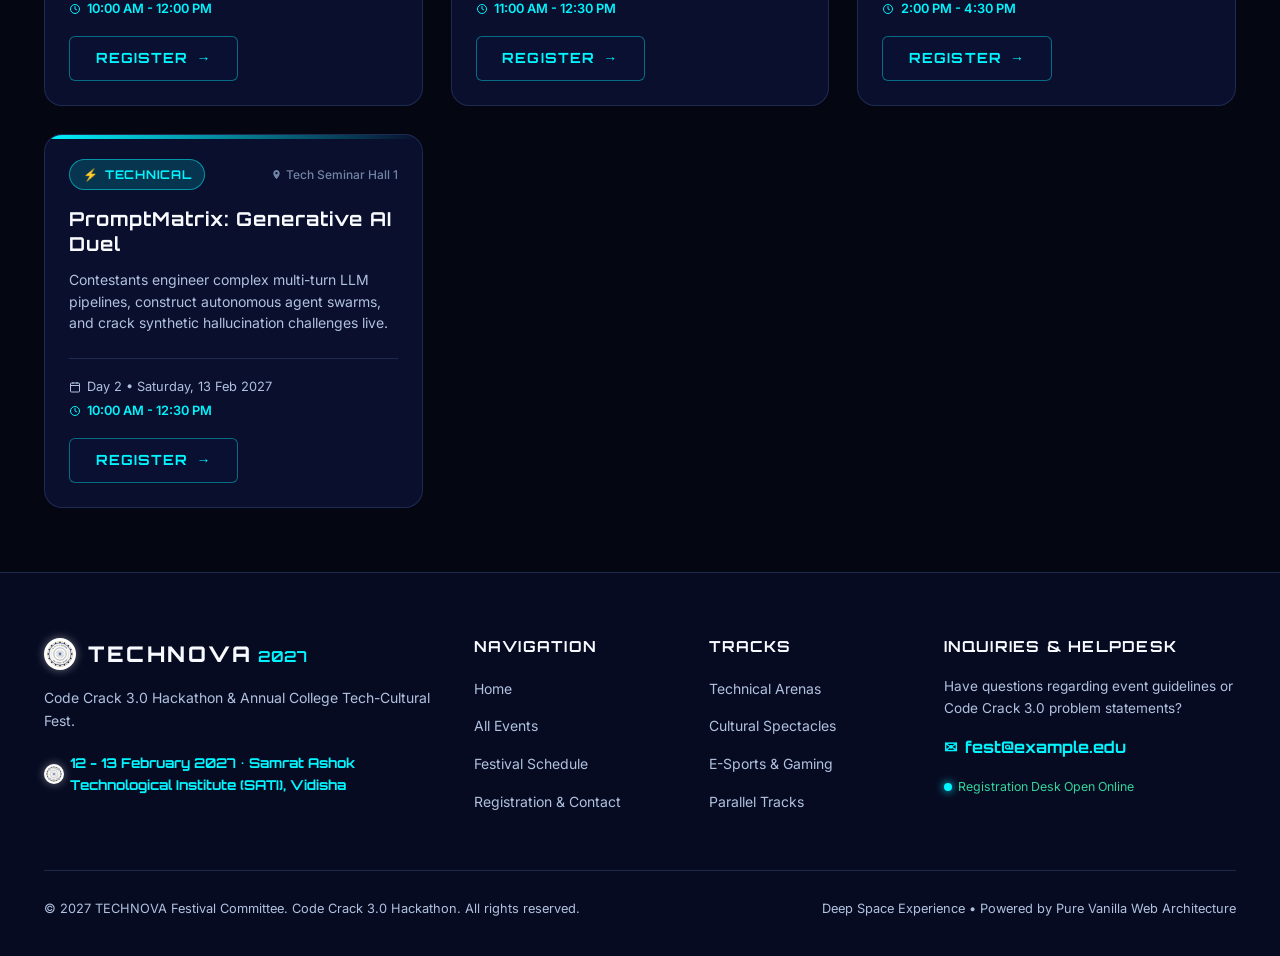
==== commit 9eb131f4: "Fix form layout overflow, responsive columns, SATI branding, and select validation" ====
--- a/index.html
+++ b/index.html
@@ -5,6 +5,7 @@
   <meta name="viewport" content="width=device-width, initial-scale=1.0">
   <meta name="description" content="TECHNOVA 2027 - Code Crack 3.0 Hackathon & College Tech-Cultural Festival.">
   <title>TECHNOVA 2027 • Code Crack 3.0 Festival</title>
+  <link rel="icon" type="image/svg+xml" href="assets/sati-logo.svg">
   <link rel="stylesheet" href="css/variables.css">
   <link rel="stylesheet" href="css/style.css">
 </head>
@@ -183,3 +184,5 @@
   <script src="js/home.js"></script>
 </body>
 </html>
+
+
--- a/css/variables.css
+++ b/css/variables.css
@@ -13,74 +13,75 @@
   --font-display: 'Orbitron', 'Space Grotesk', -apple-system, BlinkMacSystemFont, 'Segoe UI', Roboto, sans-serif;
   --font-body: 'Inter', -apple-system, BlinkMacSystemFont, 'Segoe UI', Roboto, Helvetica, Arial, sans-serif;
 
-  /* Backgrounds */
-  --color-bg-base: #060814;
-  --color-bg-deep: #0a0d24;
-  --color-bg-surface: #0f1438;
-  --color-bg-card: rgba(16, 22, 58, 0.75);
-  --color-bg-card-hover: rgba(24, 32, 82, 0.88);
-  --color-bg-card-solid: #121844;
-  --color-bg-overlay: rgba(6, 8, 20, 0.90);
-  --color-bg-input: rgba(10, 14, 38, 0.85);
-
-  /* Primary Accent: Neon Cyan */
-  --color-accent-primary: #00f3ff;
-  --color-accent-primary-bright: #38f9d7;
+  /* Backgrounds: Deep Obsidian Void & Cosmic Nebula Layers */
+  --color-bg-base: #040612;
+  --color-bg-deep: #070b22;
+  --color-bg-surface: #0c1236;
+  --color-bg-card: rgba(12, 18, 52, 0.80);
+  --color-bg-card-hover: rgba(20, 29, 78, 0.92);
+  --color-bg-card-solid: #0e163e;
+  --color-bg-overlay: rgba(4, 6, 18, 0.92);
+  --color-bg-input: rgba(8, 12, 34, 0.90);
+
+  /* Primary Accent: Ultra-Vivid Laser Cyan */
+  --color-accent-primary: #00f5ff;
+  --color-accent-primary-bright: #57fdf2;
   --color-accent-primary-dim: #00b4d8;
-  --color-accent-primary-faint: rgba(0, 243, 255, 0.12);
-  --color-accent-primary-border: rgba(0, 243, 255, 0.35);
-
-  /* Secondary Accent: Nebula Violet */
-  --color-accent-secondary: #9d4edd;
-  --color-accent-secondary-glow: #bd00ff;
-  --color-accent-secondary-dim: #491380;
-  --color-accent-secondary-faint: rgba(157, 78, 221, 0.15);
-  --color-accent-secondary-border: rgba(189, 0, 255, 0.35);
-
-  /* Text Colors */
-  --color-text-primary: #f0f4fc;
-  --color-text-secondary: #a9b7d0;
-  --color-text-muted: #6e7d9c;
-  --color-text-contrast: #060814;
-
-  /* Categories */
-  --cat-tech-color: #00f3ff;
-  --cat-tech-bg: rgba(0, 243, 255, 0.15);
-  --cat-tech-border: rgba(0, 243, 255, 0.45);
-
-  --cat-cultural-color: #ff4df0;
-  --cat-cultural-bg: rgba(255, 77, 240, 0.15);
-  --cat-cultural-border: rgba(255, 77, 240, 0.45);
-
-  --cat-gaming-color: #00ff88;
-  --cat-gaming-bg: rgba(0, 255, 136, 0.15);
-  --cat-gaming-border: rgba(0, 255, 136, 0.45);
+  --color-accent-primary-faint: rgba(0, 245, 255, 0.14);
+  --color-accent-primary-border: rgba(0, 245, 255, 0.40);
+
+  /* Secondary Accent: Electric Cosmic Violet */
+  --color-accent-secondary: #a855f7;
+  --color-accent-secondary-glow: #c084fc;
+  --color-accent-secondary-dim: #581c87;
+  --color-accent-secondary-faint: rgba(168, 85, 247, 0.18);
+  --color-accent-secondary-border: rgba(168, 85, 247, 0.42);
+
+  /* Text Colors: Pure Luminescent Star White & Crisp Silver */
+  --color-text-primary: #f8faff;
+  --color-text-secondary: #b0c2de;
+  --color-text-muted: #7284a6;
+  --color-text-contrast: #040612;
+
+  /* Categories: High-Vibrancy Luminous Badges */
+  --cat-tech-color: #00f5ff;
+  --cat-tech-bg: rgba(0, 245, 255, 0.16);
+  --cat-tech-border: rgba(0, 245, 255, 0.50);
+
+  --cat-cultural-color: #fb7185;
+  --cat-cultural-bg: rgba(251, 113, 133, 0.16);
+  --cat-cultural-border: rgba(251, 113, 133, 0.50);
+
+  --cat-gaming-color: #34d399;
+  --cat-gaming-bg: rgba(52, 211, 153, 0.16);
+  --cat-gaming-border: rgba(52, 211, 153, 0.50);
 
   /* Functional Status */
-  --color-success: #00ff88;
-  --color-success-bg: rgba(0, 255, 136, 0.15);
+  --color-success: #34d399;
+  --color-success-bg: rgba(52, 211, 153, 0.16);
   --color-error: #ff3366;
-  --color-error-bg: rgba(255, 51, 102, 0.15);
-  --color-error-border: rgba(255, 51, 102, 0.6);
+  --color-error-bg: rgba(255, 51, 102, 0.16);
+  --color-error-border: rgba(255, 51, 102, 0.65);
 
   /* Borders & Shadows */
-  --border-subtle: rgba(140, 160, 220, 0.16);
+  --border-subtle: rgba(120, 155, 230, 0.20);
   --border-focus: var(--color-accent-primary);
   --border-radius-sm: 6px;
   --border-radius-md: 12px;
   --border-radius-lg: 18px;
   --border-radius-full: 9999px;
 
-  --shadow-card: 0 8px 32px 0 rgba(0, 0, 0, 0.45);
-  --shadow-hover: 0 16px 40px 0 rgba(0, 243, 255, 0.18), 0 0 25px 0 rgba(121, 40, 202, 0.25);
-  --shadow-accent-glow: 0 0 18px rgba(0, 243, 255, 0.5);
-  --shadow-secondary-glow: 0 0 18px rgba(189, 0, 255, 0.5);
+  --shadow-card: 0 10px 36px 0 rgba(0, 0, 0, 0.55);
+  --shadow-hover: 0 18px 45px 0 rgba(0, 245, 255, 0.22), 0 0 30px 0 rgba(168, 85, 247, 0.28);
+  --shadow-accent-glow: 0 0 20px rgba(0, 245, 255, 0.60);
+  --shadow-secondary-glow: 0 0 20px rgba(192, 132, 252, 0.60);
 
   /* Sizing & Constants */
   --navbar-height: 72px;
   --btn-min-height: 44px;
   --container-max-width: 1240px;
   --transition-smooth: all 0.25s cubic-bezier(0.16, 1, 0.3, 1);
+  --select-chevron-url: url("data:image/svg+xml,%3Csvg xmlns='http://www.w3.org/2000/svg' width='16' height='16' viewBox='0 0 24 24' fill='none' stroke='%2300f5ff' stroke-width='2.5' stroke-linecap='round' stroke-linejoin='round'%3E%3Cpolyline points='6 9 12 15 18 9'%3E%3C/polyline%3E%3C/svg%3E");
 }
 
 /* --------------------------------------------------------------------------
@@ -147,6 +148,7 @@
   --shadow-hover: 0 8px 24px 0 rgba(255, 170, 0, 0.25);
   --shadow-accent-glow: 0 0 16px rgba(255, 170, 0, 0.55);
   --shadow-secondary-glow: 0 0 16px rgba(255, 68, 0, 0.55);
+  --select-chevron-url: url("data:image/svg+xml,%3Csvg xmlns='http://www.w3.org/2000/svg' width='16' height='16' viewBox='0 0 24 24' fill='none' stroke='%23ffaa00' stroke-width='2.5' stroke-linecap='round' stroke-linejoin='round'%3E%3Cpolyline points='6 9 12 15 18 9'%3E%3C/polyline%3E%3C/svg%3E");
 }
 
 /* --------------------------------------------------------------------------
@@ -213,4 +215,5 @@
   --shadow-hover: 0 14px 36px 0 rgba(43, 228, 139, 0.20);
   --shadow-accent-glow: 0 0 16px rgba(43, 228, 139, 0.5);
   --shadow-secondary-glow: 0 0 16px rgba(240, 192, 90, 0.5);
+  --select-chevron-url: url("data:image/svg+xml,%3Csvg xmlns='http://www.w3.org/2000/svg' width='16' height='16' viewBox='0 0 24 24' fill='none' stroke='%232be48b' stroke-width='2.5' stroke-linecap='round' stroke-linejoin='round'%3E%3Cpolyline points='6 9 12 15 18 9'%3E%3C/polyline%3E%3C/svg%3E");
 }
--- a/css/style.css
+++ b/css/style.css
@@ -19,6 +19,8 @@
   font-size: 16px;
   scroll-behavior: smooth;
   -webkit-text-size-adjust: 100%;
+  color-scheme: dark;
+  box-sizing: border-box;
 }
 
 body {
@@ -31,6 +33,8 @@
   flex-direction: column;
   overflow-x: hidden;
   position: relative;
+  box-sizing: border-box;
+  width: 100%;
 }
 
 /* --------------------------------------------------------------------------
@@ -320,8 +324,57 @@
 .brand-logo {
   display: flex;
   align-items: center;
-  gap: 0.65rem;
+  gap: 0.75rem;
   text-decoration: none;
+  flex-shrink: 0;
+}
+
+/* SATI College Logo Badge: small round white badge visible on dark themes */
+.college-logo-badge {
+  display: inline-flex;
+  align-items: center;
+  justify-content: center;
+  width: 32px;
+  height: 32px;
+  border-radius: 50%;
+  background: #ffffff;
+  padding: 2px;
+  box-shadow: 0 0 10px rgba(255, 255, 255, 0.4);
+  flex-shrink: 0;
+  border: 1px solid rgba(255, 255, 255, 0.85);
+  box-sizing: border-box;
+}
+
+.college-logo-badge img {
+  width: 100%;
+  height: 100%;
+  object-fit: contain;
+  border-radius: 50%;
+  display: block;
+}
+
+.hero-logo-badge {
+  width: 24px;
+  height: 24px;
+  padding: 1.5px;
+}
+
+.footer-logo-badge {
+  width: 32px;
+  height: 32px;
+  padding: 2px;
+}
+
+.mini-logo-badge {
+  width: 20px;
+  height: 20px;
+  padding: 1px;
+}
+
+.pass-logo-badge {
+  width: 28px;
+  height: 28px;
+  padding: 2px;
 }
 
 .brand-icon {
@@ -1208,65 +1261,145 @@
   border: 1px solid var(--border-subtle);
   border-radius: var(--border-radius-lg);
   padding: clamp(1.5rem, 4vw, 2.75rem);
-  max-width: 760px;
-  margin: 0 auto;
+  width: min(100%, 880px);
+  max-width: 880px;
+  margin-left: auto;
+  margin-right: auto;
   box-shadow: var(--shadow-card);
+  backdrop-filter: blur(12px);
+  -webkit-backdrop-filter: blur(12px);
+  box-sizing: border-box;
+}
+
+#registrationForm {
+  width: 100%;
+  max-width: 100%;
+  box-sizing: border-box;
+}
+
+.form-header-intro {
+  margin-bottom: 1.5rem;
+  padding-bottom: 0.75rem;
+  border-bottom: 1px solid var(--border-subtle);
+}
+
+.form-legend {
+  font-family: var(--font-body) !important;
+  font-size: 13px;
+  color: var(--color-text-secondary);
+  line-height: 1.4;
+  margin: 0;
 }
 
 .form-grid {
   display: grid;
-  grid-template-columns: 1fr 1fr;
+  grid-template-columns: repeat(2, minmax(0, 1fr));
   gap: 1.5rem;
+  width: 100%;
+  max-width: 100%;
+  align-items: start;
+  box-sizing: border-box;
 }
 
 .form-group-full {
   grid-column: 1 / -1;
+  min-width: 0;
+  width: 100%;
+  max-width: 100%;
+  box-sizing: border-box;
 }
 
 .form-group {
   display: flex;
   flex-direction: column;
   gap: 0.45rem;
+  min-width: 0;
+  width: 100%;
+  max-width: 100%;
+  box-sizing: border-box;
 }
 
 .form-label {
-  font-size: 0.85rem;
-  font-family: var(--font-display);
+  display: flex;
+  align-items: center;
+  justify-content: space-between;
+  gap: 0.5rem;
+  font-family: var(--font-body) !important;
+  font-size: 14.5px;
   font-weight: 600;
   color: var(--color-text-primary);
-  letter-spacing: 0.04em;
+  line-height: 1.3;
+  white-space: nowrap;
+  margin-bottom: 0.1rem;
+}
+
+.form-label-text {
+  display: inline-flex;
+  align-items: center;
+  gap: 0.35rem;
+  white-space: nowrap;
 }
 
 .form-label .req-star {
   color: var(--color-error);
-}
-
-.form-hint {
-  font-size: 0.75rem;
-  color: var(--color-text-muted);
+  font-weight: 700;
+}
+
+.label-badge-optional {
+  font-family: var(--font-body) !important;
+  font-size: 11.5px;
+  font-weight: 500;
+  color: var(--color-text-secondary);
+  background: var(--color-bg-surface);
+  border: 1px solid var(--border-subtle);
+  border-radius: var(--border-radius-full);
+  padding: 0.15rem 0.55rem;
+  white-space: nowrap;
+  flex-shrink: 0;
+  letter-spacing: 0.03em;
+}
+
+.form-control-wrap {
+  position: relative;
+  width: 100%;
+  max-width: 100%;
+  min-width: 0;
+  box-sizing: border-box;
 }
 
 .form-input,
-.form-select,
-.form-textarea {
-  min-height: var(--btn-min-height);
-  background: var(--color-bg-input);
+.form-select {
+  height: 48px;
+  min-height: 48px;
+  width: 100%;
+  max-width: 100%;
+  box-sizing: border-box;
+  background-color: var(--color-bg-input);
   border: 1px solid var(--border-subtle);
   border-radius: var(--border-radius-sm);
   padding: 0.65rem 1rem;
   color: var(--color-text-primary);
-  font-family: var(--font-body);
+  font-family: var(--font-body) !important;
   font-size: 0.95rem;
+  line-height: 1.5;
   transition: var(--transition-smooth);
-}
-
-.form-input::placeholder,
-.form-textarea::placeholder {
-  color: var(--color-text-muted);
 }
 
 .form-select {
   cursor: pointer;
+  appearance: none;
+  -webkit-appearance: none;
+  -moz-appearance: none;
+  background-image: var(--select-chevron-url);
+  background-repeat: no-repeat;
+  background-position: right 1rem center;
+  background-size: 16px 16px;
+  padding-right: 2.75rem;
+}
+
+.form-select.select-placeholder,
+.form-select:has(option[value=""]:checked) {
+  color: var(--color-text-muted);
 }
 
 .form-select option,
@@ -1277,29 +1410,100 @@
 
 .form-textarea {
   min-height: 110px;
+  width: 100%;
+  max-width: 100%;
+  box-sizing: border-box;
+  background-color: var(--color-bg-input);
+  border: 1px solid var(--border-subtle);
+  border-radius: var(--border-radius-sm);
+  padding: 0.75rem 1rem;
+  color: var(--color-text-primary);
+  font-family: var(--font-body) !important;
+  font-size: 0.95rem;
+  line-height: 1.5;
   resize: vertical;
-}
-
-.form-input:focus,
-.form-select:focus,
-.form-textarea:focus {
-  outline: none;
+  transition: var(--transition-smooth);
+}
+
+.form-input::placeholder,
+.form-textarea::placeholder {
+  color: var(--color-text-muted);
+  font-family: var(--font-body) !important;
+  opacity: 0.85;
+}
+
+/* Clear Focus Rings */
+.form-input:focus-visible,
+.form-select:focus-visible,
+.form-textarea:focus-visible {
+  outline: 2px solid var(--border-focus);
+  outline-offset: 2px;
   border-color: var(--border-focus);
-  box-shadow: 0 0 10px var(--color-accent-primary-faint);
-}
-
+  box-shadow: 0 0 12px var(--color-accent-primary-faint);
+}
+
+/* Error States (Red border + icon + text, not color alone) */
 .form-input.input-invalid,
 .form-select.input-invalid,
 .form-textarea.input-invalid {
-  border-color: var(--color-error-border);
-  background: var(--color-error-bg);
+  border-color: var(--color-error-border) !important;
+  background-color: var(--color-error-bg);
+}
+
+/* Valid States (Green border + check icon) */
+.form-input.input-valid,
+.form-select.input-valid {
+  border-color: var(--color-success);
+}
+
+.valid-check-icon {
+  position: absolute;
+  right: 1rem;
+  top: 50%;
+  transform: translateY(-50%);
+  color: var(--color-success);
+  display: none;
+  pointer-events: none;
+}
+
+.form-control-wrap.is-valid .valid-check-icon {
+  display: inline-flex;
+  align-items: center;
+  justify-content: center;
+}
+
+.form-control-wrap.has-select.is-valid .valid-check-icon {
+  right: 2.5rem;
+}
+
+.field-helper {
+  font-family: var(--font-body) !important;
+  font-size: 13px;
+  color: var(--color-text-secondary);
+  line-height: 1.4;
+  margin-top: 0.25rem;
 }
 
 .field-error {
-  font-size: 0.775rem;
+  font-family: var(--font-body) !important;
+  font-size: 13px;
   color: var(--color-error);
   font-weight: 500;
-  margin-top: 0.2rem;
+  line-height: 1.4;
+  margin-top: 0.25rem;
+  display: flex;
+  align-items: center;
+  gap: 0.35rem;
+}
+
+.field-error.d-none {
+  display: none !important;
+}
+
+.field-error .error-icon {
+  font-size: 0.95rem;
+  line-height: 1;
+  flex-shrink: 0;
 }
 
 .form-submit-row {
@@ -1644,43 +1848,12 @@
    Responsive Breakpoints: 360px, 768px, 1280px (No horizontal scroll)
    -------------------------------------------------------------------------- */
 
-/* Tablet & Mobile (< 768px) */
-@media (max-width: 768px) {
-  /* Hero collapses to single column on mobile */
-  .hero-inner {
-    grid-template-columns: 1fr;
-    gap: 2rem;
-    text-align: center;
-  }
-
-  .hero-text-col {
-    text-align: center;
-  }
-
-  .hero-tagline {
-    margin: 0 auto 1.5rem;
-    max-width: 100%;
-  }
-
-  .hero-dates-meta {
-    justify-content: center;
-    flex-wrap: wrap;
-  }
-
-  .hero-cta-group {
-    justify-content: center;
-  }
-
-  .hero-art-col {
-    order: -1; /* Art stacks above text on very small screens */
-    max-width: 260px;
-    margin: 0 auto;
-  }
-
-  .hero-countdown-row .countdown-container {
-    max-width: 100%;
-  }
-
+/* --------------------------------------------------------------------------
+   Responsive Breakpoints: 360px, 414px, 640px, 768px, 1024px, 1100px, 1280px, 1440px, 1920px
+   -------------------------------------------------------------------------- */
+
+/* Navbar collapses to hamburger below 1100px to prevent clipping/overflow */
+@media (max-width: 1099px) {
   .primary-nav {
     position: fixed;
     top: var(--navbar-height);
@@ -1730,22 +1903,72 @@
   .mobile-toggle {
     display: flex;
   }
+}
+
+/* Tablet & Mobile (< 768px) */
+@media (max-width: 768px) {
+  /* Hero collapses to single column on mobile */
+  .hero-inner {
+    grid-template-columns: 1fr;
+    gap: 2rem;
+    text-align: center;
+  }
+
+  .hero-text-col {
+    text-align: center;
+  }
+
+  .hero-tagline {
+    margin: 0 auto 1.5rem;
+    max-width: 100%;
+  }
+
+  .hero-dates-meta {
+    justify-content: center;
+    flex-wrap: wrap;
+  }
+
+  .hero-cta-group {
+    justify-content: center;
+  }
+
+  .hero-art-col {
+    order: -1;
+    max-width: 260px;
+    margin: 0 auto;
+  }
+
+  .hero-countdown-row .countdown-container {
+    max-width: 100%;
+  }
 
   .footer-grid {
     grid-template-columns: 1fr;
     gap: 2rem;
   }
 
-  .form-grid {
-    grid-template-columns: 1fr;
-  }
-
   .countdown-grid {
     grid-template-columns: repeat(2, 1fr);
   }
 
   .schedule-cards-grid.parallel-grid {
     grid-template-columns: 1fr;
+  }
+}
+
+/* Mobile (< 640px): Form collapses to exactly one column */
+@media (max-width: 639px) {
+  .form-grid {
+    grid-template-columns: minmax(0, 1fr);
+    gap: 1.25rem;
+  }
+
+  .form-label {
+    white-space: normal;
+  }
+
+  .btn-form-submit {
+    width: 100%;
   }
 }
 
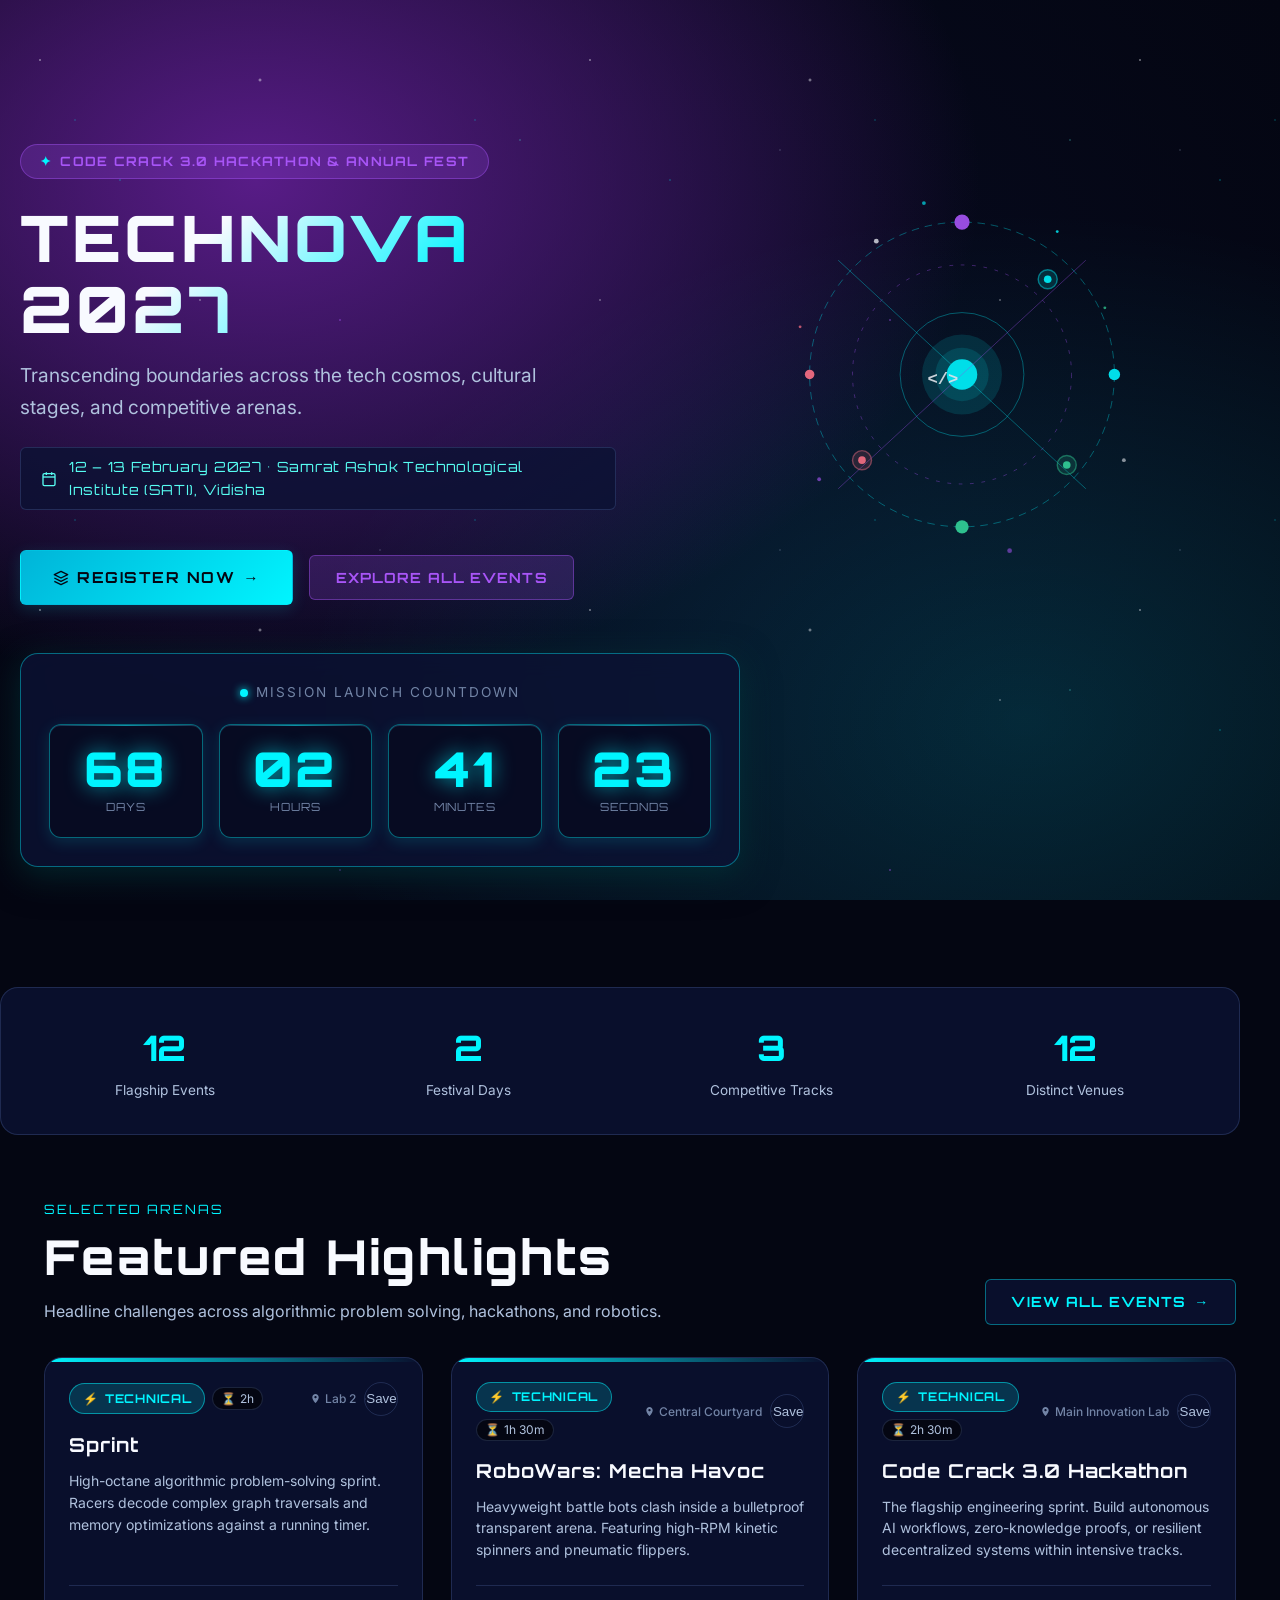
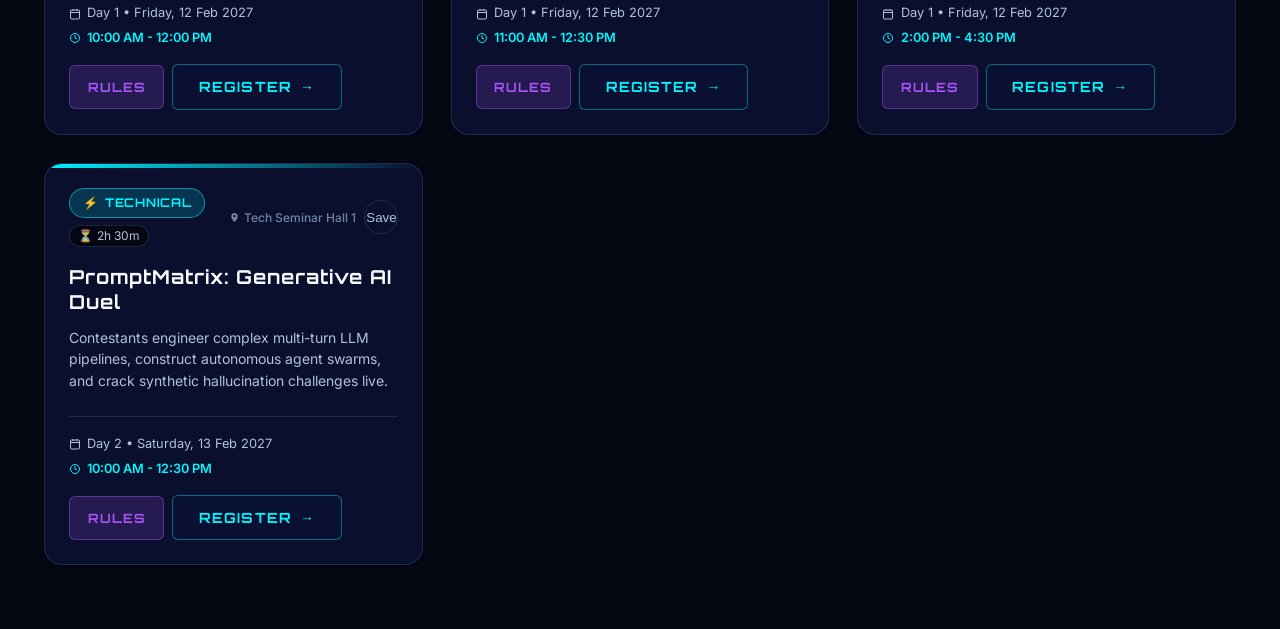
==== commit cdc5c1eb: "Phase 1: Complete motion system, tokens, reveal engine, and audit suite" ====
--- a/index.html
+++ b/index.html
@@ -6,8 +6,10 @@
   <meta name="description" content="TECHNOVA 2027 - Code Crack 3.0 Hackathon & College Tech-Cultural Festival.">
   <title>TECHNOVA 2027 • Code Crack 3.0 Festival</title>
   <link rel="icon" type="image/svg+xml" href="assets/sati-logo.svg">
+  <script src="js/motion-boot.js"></script>
   <link rel="stylesheet" href="css/variables.css">
   <link rel="stylesheet" href="css/style.css">
+  <link rel="stylesheet" href="css/motion.css">
 </head>
 <body>
   <!-- Theme-Neutral Background System -->
@@ -181,8 +183,10 @@
   <script src="js/data.js"></script>
   <script src="js/card.js"></script>
   <script src="js/layout.js"></script>
+  <script src="js/motion.js"></script>
   <script src="js/home.js"></script>
 </body>
 </html>
 
 
+
--- a/css/variables.css
+++ b/css/variables.css
@@ -80,7 +80,7 @@
   --navbar-height: 72px;
   --btn-min-height: 44px;
   --container-max-width: 1240px;
-  --transition-smooth: all 0.25s cubic-bezier(0.16, 1, 0.3, 1);
+  --transition-smooth: transform var(--dur-med, 320ms) var(--ease-out, cubic-bezier(0.16, 1, 0.3, 1)), opacity var(--dur-med, 320ms) var(--ease-out, cubic-bezier(0.16, 1, 0.3, 1)), background-color var(--dur-fast, 180ms) ease, border-color var(--dur-fast, 180ms) ease, color var(--dur-fast, 180ms) ease;
   --select-chevron-url: url("data:image/svg+xml,%3Csvg xmlns='http://www.w3.org/2000/svg' width='16' height='16' viewBox='0 0 24 24' fill='none' stroke='%2300f5ff' stroke-width='2.5' stroke-linecap='round' stroke-linejoin='round'%3E%3Cpolyline points='6 9 12 15 18 9'%3E%3C/polyline%3E%3C/svg%3E");
 }
 
--- a/css/style.css
+++ b/css/style.css
@@ -42,8 +42,11 @@
    -------------------------------------------------------------------------- */
 .skip-to-content {
   position: absolute;
-  top: -9999px;
+  top: 1.5rem;
   left: 1.5rem;
+  transform: translateY(-200%);
+  opacity: 0;
+  pointer-events: none;
   background: var(--color-accent-primary);
   color: var(--color-text-contrast);
   padding: 0.75rem 1.25rem;
@@ -54,11 +57,13 @@
   text-decoration: none;
   z-index: 99999;
   box-shadow: var(--shadow-accent-glow);
-  transition: top 0.2s ease;
+  transition: transform var(--dur-fast, 180ms) var(--ease-out, ease), opacity var(--dur-fast, 180ms) var(--ease-out, ease);
 }
 
 .skip-to-content:focus {
-  top: 1.5rem;
+  transform: translateY(0);
+  opacity: 1;
+  pointer-events: auto;
   outline: 3px solid var(--border-focus);
 }
 
@@ -140,16 +145,6 @@
   animation: bgDrift 30s linear infinite;
 }
 
-@keyframes bgPulse {
-  0% { opacity: 0.45; }
-  100% { opacity: 0.85; }
-}
-
-@keyframes bgDrift {
-  from { transform: translateY(0); }
-  to { transform: translateY(-400px); }
-}
-
 /* --------------------------------------------------------------------------
    Typography & Global Links
    -------------------------------------------------------------------------- */
@@ -434,11 +429,13 @@
   position: absolute;
   bottom: 0;
   left: 0;
-  width: 0%;
+  width: 100%;
   height: 2px;
   background: var(--color-accent-primary);
   box-shadow: var(--shadow-accent-glow);
-  transition: width 0.25s ease;
+  transform: scaleX(0);
+  transform-origin: left;
+  transition: transform var(--dur-fast, 180ms) var(--ease-out, cubic-bezier(0.16, 1, 0.3, 1));
 }
 
 .nav-link:hover {
@@ -447,7 +444,7 @@
 
 .nav-link:hover::after,
 .nav-link.active::after {
-  width: 100%;
+  transform: scaleX(1);
 }
 
 .nav-link.active {
@@ -862,6 +859,368 @@
   box-shadow: 0 0 14px var(--color-accent-primary-faint);
 }
 
+/* Search Box System */
+.search-bar-row {
+  width: 100%;
+}
+
+.search-input-wrap {
+  position: relative;
+  display: flex;
+  align-items: center;
+  background: var(--color-bg-input);
+  border: 1px solid var(--border-subtle);
+  border-radius: var(--border-radius-md);
+  padding: 0 0.85rem;
+  transition: var(--transition-smooth);
+}
+
+.search-input-wrap:focus-within {
+  border-color: var(--border-focus);
+  box-shadow: 0 0 12px var(--color-accent-primary-faint);
+}
+
+.search-icon {
+  color: var(--color-text-muted);
+  display: inline-flex;
+  align-items: center;
+  justify-content: center;
+  flex-shrink: 0;
+  margin-right: 0.65rem;
+}
+
+.search-input {
+  width: 100%;
+  height: 48px;
+  min-height: 48px;
+  background: transparent;
+  border: none;
+  outline: none;
+  color: var(--color-text-primary);
+  font-family: var(--font-body);
+  font-size: 0.95rem;
+}
+
+.search-input::placeholder {
+  color: var(--color-text-muted);
+}
+
+.search-kbd {
+  font-family: monospace;
+  font-size: 11px;
+  font-weight: 700;
+  color: var(--color-text-muted);
+  background: var(--color-bg-card);
+  border: 1px solid var(--border-subtle);
+  border-radius: 4px;
+  padding: 0.15rem 0.45rem;
+  line-height: 1.2;
+  user-select: none;
+  cursor: default;
+  flex-shrink: 0;
+  margin-left: 0.5rem;
+}
+
+.inline-kbd {
+  font-family: monospace;
+  font-size: 11px;
+  font-weight: 700;
+  color: var(--color-accent-primary);
+  background: var(--color-bg-card);
+  border: 1px solid var(--color-accent-primary-border);
+  border-radius: 4px;
+  padding: 0.1rem 0.35rem;
+}
+
+.btn-clear-search {
+  background: transparent;
+  border: none;
+  color: var(--color-text-muted);
+  font-size: 1.1rem;
+  cursor: pointer;
+  padding: 0.25rem 0.5rem;
+  margin-left: 0.25rem;
+  line-height: 1;
+  display: inline-flex;
+  align-items: center;
+  justify-content: center;
+}
+
+.btn-clear-search:hover {
+  color: var(--color-text-primary);
+}
+
+/* Secondary Controls Row (Venue, Time of Day, Saved Only, Sort) */
+.filter-controls-row {
+  display: flex;
+  align-items: center;
+  flex-wrap: wrap;
+  gap: 1rem 1.25rem;
+  padding-top: 0.5rem;
+  border-top: 1px solid var(--border-subtle);
+}
+
+.filter-control-item {
+  display: flex;
+  align-items: center;
+  gap: 0.5rem;
+  flex-wrap: nowrap;
+}
+
+.control-label {
+  font-size: 0.8rem;
+  font-family: var(--font-display);
+  font-weight: 700;
+  color: var(--color-text-muted);
+  text-transform: uppercase;
+  letter-spacing: 0.05em;
+  white-space: nowrap;
+}
+
+.filter-select-wrap {
+  position: relative;
+}
+
+.filter-select {
+  appearance: none;
+  -webkit-appearance: none;
+  height: 44px;
+  min-height: 44px;
+  padding: 0.45rem 2.25rem 0.45rem 0.85rem;
+  font-family: var(--font-body);
+  font-size: 0.85rem;
+  background-color: var(--color-bg-input);
+  color: var(--color-text-primary);
+  border: 1px solid var(--border-subtle);
+  border-radius: var(--border-radius-sm);
+  background-image: var(--select-chevron-url);
+  background-repeat: no-repeat;
+  background-position: right 0.75rem center;
+  background-size: 14px 14px;
+  cursor: pointer;
+  transition: var(--transition-smooth);
+}
+
+.filter-select:focus {
+  border-color: var(--border-focus);
+  outline: 2px solid var(--border-focus);
+  outline-offset: 1px;
+}
+
+.filter-control-sort {
+  margin-left: auto;
+}
+
+.filter-saved-pill {
+  display: inline-flex;
+  align-items: center;
+  gap: 0.45rem;
+}
+
+.saved-count-pill {
+  background: var(--color-bg-base);
+  color: var(--color-text-primary);
+  font-size: 11px;
+  font-weight: 700;
+  padding: 0.1rem 0.45rem;
+  border-radius: 9999px;
+  border: 1px solid var(--border-subtle);
+}
+
+.filter-saved-pill.active .saved-count-pill {
+  background: var(--color-text-contrast);
+  color: var(--color-accent-primary);
+  border-color: transparent;
+}
+
+/* Active Filter Pills Bar */
+.active-pills-row {
+  display: flex;
+  align-items: center;
+  flex-wrap: wrap;
+  gap: 0.5rem;
+  padding: 0.65rem 0.9rem;
+  background: var(--color-bg-surface);
+  border: 1px solid var(--border-subtle);
+  border-radius: var(--border-radius-sm);
+}
+
+.active-pills-label {
+  font-size: 0.75rem;
+  font-family: var(--font-display);
+  font-weight: 700;
+  text-transform: uppercase;
+  color: var(--color-accent-primary);
+  letter-spacing: 0.06em;
+  margin-right: 0.25rem;
+}
+
+.active-pills-list {
+  display: flex;
+  align-items: center;
+  flex-wrap: wrap;
+  gap: 0.4rem;
+}
+
+.active-filter-pill {
+  display: inline-flex;
+  align-items: center;
+  gap: 0.35rem;
+  font-size: 0.8rem;
+  font-family: var(--font-body);
+  background: var(--color-accent-primary-faint);
+  border: 1px solid var(--color-accent-primary-border);
+  color: var(--color-text-primary);
+  padding: 0.2rem 0.55rem;
+  border-radius: 9999px;
+  line-height: 1.3;
+}
+
+.btn-remove-pill {
+  background: transparent;
+  border: none;
+  color: var(--color-accent-primary);
+  font-size: 11px;
+  font-weight: 700;
+  cursor: pointer;
+  display: inline-flex;
+  align-items: center;
+  justify-content: center;
+  width: 16px;
+  height: 16px;
+  border-radius: 50%;
+  padding: 0;
+  line-height: 1;
+}
+
+.btn-remove-pill:hover {
+  background: var(--color-accent-primary);
+  color: var(--color-text-contrast);
+}
+
+.btn-clear-all {
+  background: transparent;
+  border: 1px dashed var(--color-error-border);
+  color: var(--color-error);
+  font-family: var(--font-body);
+  font-size: 0.75rem;
+  font-weight: 600;
+  padding: 0.25rem 0.65rem;
+  border-radius: var(--border-radius-sm);
+  cursor: pointer;
+  margin-left: auto;
+  transition: var(--transition-smooth);
+}
+
+.btn-clear-all:hover {
+  background: var(--color-error-bg);
+}
+
+/* Event Card Actions & Bookmark Button */
+.header-right-actions {
+  display: flex;
+  align-items: center;
+  gap: 0.5rem;
+}
+
+.event-badges-group {
+  display: flex;
+  align-items: center;
+  gap: 0.4rem;
+  flex-wrap: wrap;
+}
+
+.duration-badge {
+  font-size: 0.75rem;
+  font-family: var(--font-body);
+  color: var(--color-text-secondary);
+  background: var(--color-bg-base);
+  border: 1px solid var(--border-subtle);
+  border-radius: 9999px;
+  padding: 0.15rem 0.5rem;
+  display: inline-flex;
+  align-items: center;
+  gap: 0.25rem;
+  line-height: 1.3;
+}
+
+.btn-card-save {
+  background: transparent;
+  border: 1px solid var(--border-subtle);
+  border-radius: 50%;
+  width: 34px;
+  height: 34px;
+  min-width: 34px;
+  min-height: 34px;
+  display: inline-flex;
+  align-items: center;
+  justify-content: center;
+  cursor: pointer;
+  color: var(--color-text-secondary);
+  transition: transform 0.2s ease, border-color 0.2s ease, background-color 0.2s ease, color 0.2s ease;
+  flex-shrink: 0;
+  padding: 0;
+}
+
+.btn-card-save:hover {
+  border-color: var(--color-accent-primary-border);
+  color: var(--color-accent-primary);
+  transform: scale(1.08);
+}
+
+.btn-card-save.is-saved {
+  background: var(--color-accent-primary-faint);
+  border-color: var(--color-accent-primary);
+  color: var(--color-accent-primary);
+  box-shadow: 0 0 8px var(--color-accent-primary-faint);
+}
+
+.schedule-badge-row {
+  display: flex;
+  align-items: center;
+  gap: 0.4rem;
+  flex-wrap: wrap;
+}
+
+.schedule-top-actions {
+  display: flex;
+  align-items: center;
+  gap: 0.6rem;
+}
+
+.event-card-btn-group {
+  display: flex;
+  align-items: center;
+  gap: 0.5rem;
+}
+
+/* Navbar Saved Badge */
+.nav-saved-badge {
+  display: inline-flex;
+  align-items: center;
+  justify-content: center;
+  background: var(--color-accent-primary);
+  color: var(--color-text-contrast);
+  font-family: var(--font-display);
+  font-size: 11px;
+  font-weight: 700;
+  min-width: 18px;
+  height: 18px;
+  border-radius: 9999px;
+  padding: 0 5px;
+  margin-left: 0.35rem;
+  box-shadow: 0 0 8px var(--color-accent-primary-faint);
+  line-height: 1;
+}
+
+.filter-meta-note {
+  font-size: 0.8rem;
+  color: var(--color-text-muted);
+  display: inline-flex;
+  align-items: center;
+  gap: 0.35rem;
+}
+
 .filter-status-row {
   display: flex;
   align-items: center;
@@ -917,7 +1276,7 @@
   display: flex;
   flex-direction: column;
   /* Lift + glow using only transform and opacity (reduced-motion safe) */
-  transition: transform 0.25s cubic-bezier(0.16, 1, 0.3, 1), box-shadow 0.25s ease, border-color 0.25s ease;
+  transition: transform var(--dur-med, 320ms) var(--ease-out, cubic-bezier(0.16, 1, 0.3, 1)), border-color var(--dur-fast, 180ms) ease;
   position: relative;
   overflow: hidden;
 }
@@ -1199,7 +1558,7 @@
   padding: 1.25rem;
   display: flex;
   flex-direction: column;
-  transition: transform 0.2s ease, border-color 0.2s ease, box-shadow 0.2s ease;
+  transition: transform var(--dur-fast, 180ms) var(--ease-out, ease), border-color var(--dur-fast, 180ms) ease;
 }
 
 .schedule-event-card:hover {
@@ -1954,6 +2313,45 @@
   .schedule-cards-grid.parallel-grid {
     grid-template-columns: 1fr;
   }
+
+  /* Responsive filter controls */
+  .filter-controls-row {
+    flex-direction: column;
+    align-items: stretch;
+    gap: 0.85rem;
+  }
+
+  .filter-control-item {
+    width: 100%;
+    justify-content: space-between;
+  }
+
+  .filter-select-wrap {
+    flex: 1;
+  }
+
+  .filter-select {
+    width: 100%;
+  }
+
+  .filter-saved-pill {
+    width: 100%;
+    justify-content: center;
+  }
+
+  .filter-control-sort {
+    margin-left: 0;
+  }
+
+  .active-pills-row {
+    flex-direction: column;
+    align-items: flex-start;
+  }
+
+  .btn-clear-all {
+    margin-left: 0;
+    margin-top: 0.25rem;
+  }
 }
 
 /* Mobile (< 640px): Form collapses to exactly one column */
--- a/css/motion.css
+++ b/css/motion.css
@@ -0,0 +1,366 @@
+/* ==========================================================================
+   TECHNOVA 2027 - Master Motion System (css/motion.css)
+   Pure transform & opacity animations.
+   Consolidated keyframes, tokens per theme, motion levels (full/lite/off),
+   declarative reveal states, and reduced-motion compliance.
+   Zero animated width/height/top/left/margin/padding/box-shadow.
+   ========================================================================== */
+
+/* --------------------------------------------------------------------------
+   1. Motion Design Tokens & Theme Personalities
+   -------------------------------------------------------------------------- */
+:root,
+[data-theme="space"] {
+  --dur-instant: 100ms;
+  --dur-fast: 180ms;
+  --dur-med: 320ms;
+  --dur-slow: 600ms;
+  --dur-ambient: 24s;
+  --dur-ambient-fast: 8s;
+  --dur-ambient-med: 18s;
+  --dur-ambient-slow: 36s;
+  --stagger-step: 60ms;
+
+  /* Space personality: smooth, cosmic, floaty (long eases) */
+  --ease-out: cubic-bezier(0.16, 1, 0.3, 1);
+  --ease-in-out: cubic-bezier(0.65, 0, 0.35, 1);
+  --ease-spring: cubic-bezier(0.34, 1.56, 0.64, 1);
+  --ease-ambient: ease-in-out;
+  --motion-float-distance: 8px;
+}
+
+[data-theme="retro"] {
+  --dur-instant: 80ms;
+  --dur-fast: 140ms;
+  --dur-med: 260ms;
+  --dur-slow: 480ms;
+  --dur-ambient: 18s;
+  --dur-ambient-fast: 6s;
+  --dur-ambient-med: 12s;
+  --dur-ambient-slow: 24s;
+  --stagger-step: 50ms;
+
+  /* Retro personality: snappy and stepped (pixel feel, slight flicker) */
+  --ease-out: steps(4, jump-end);
+  --ease-in-out: steps(6, jump-none);
+  --ease-spring: steps(5, jump-end);
+  --ease-ambient: steps(8, jump-none);
+  --motion-float-distance: 4px;
+}
+
+[data-theme="nature"] {
+  --dur-instant: 110ms;
+  --dur-fast: 200ms;
+  --dur-med: 360ms;
+  --dur-slow: 650ms;
+  --dur-ambient: 28s;
+  --dur-ambient-fast: 10s;
+  --dur-ambient-med: 20s;
+  --dur-ambient-slow: 40s;
+  --stagger-step: 70ms;
+
+  /* Nature personality: soft, organic (slow sway, gentle ease) */
+  --ease-out: cubic-bezier(0.25, 1, 0.5, 1);
+  --ease-in-out: cubic-bezier(0.42, 0, 0.58, 1);
+  --ease-spring: cubic-bezier(0.37, 1.35, 0.5, 1);
+  --ease-ambient: cubic-bezier(0.445, 0.05, 0.55, 0.95);
+  --motion-float-distance: 6px;
+}
+
+/* --------------------------------------------------------------------------
+   2. Motion Level Overrides: OFF & prefers-reduced-motion
+   -------------------------------------------------------------------------- */
+html[data-motion="off"] *,
+html[data-motion="off"] *::before,
+html[data-motion="off"] *::after {
+  animation: none !important;
+  transition-duration: 0.001ms !important;
+  transition-delay: 0s !important;
+  scroll-behavior: auto !important;
+}
+
+@media (prefers-reduced-motion: reduce) {
+  *,
+  *::before,
+  *::after {
+    animation: none !important;
+    transition-duration: 0.001ms !important;
+    transition-delay: 0s !important;
+    scroll-behavior: auto !important;
+  }
+}
+
+/* --------------------------------------------------------------------------
+   3. Motion Level: LITE (Low-end hardware, battery saver, mobile)
+   Disables infinite ambient loops, parallax, 3D tilt, and particles
+   -------------------------------------------------------------------------- */
+html[data-motion="lite"] .ambient-loop,
+html[data-motion="lite"] .bg-layer-2,
+html[data-motion="lite"] .hero-art-svg,
+html[data-motion="lite"] .marquee-track {
+  animation: none !important;
+}
+
+html[data-motion="lite"] [data-anim="flip-in"] {
+  /* In lite mode, fallback flip-in to gentle fade-up */
+  transform: translateY(16px) !important;
+}
+
+/* --------------------------------------------------------------------------
+   4. Declarative Reveal Animation System
+   The starting hidden state exists ONLY under html.js-motion[data-motion="full"|"lite"]
+   -------------------------------------------------------------------------- */
+html.js-motion:not([data-motion="off"]) [data-anim]:not(.anim-in) {
+  opacity: 0;
+  pointer-events: none;
+  will-change: transform, opacity;
+}
+
+/* Individual Starting Transforms */
+html.js-motion:not([data-motion="off"]) [data-anim="fade-up"]:not(.anim-in) {
+  transform: translateY(24px);
+}
+
+html.js-motion:not([data-motion="off"]) [data-anim="fade-down"]:not(.anim-in) {
+  transform: translateY(-24px);
+}
+
+html.js-motion:not([data-motion="off"]) [data-anim="fade-left"]:not(.anim-in) {
+  transform: translateX(24px);
+}
+
+html.js-motion:not([data-motion="off"]) [data-anim="fade-right"]:not(.anim-in) {
+  transform: translateX(-24px);
+}
+
+html.js-motion:not([data-motion="off"]) [data-anim="zoom-in"]:not(.anim-in) {
+  transform: scale(0.92);
+}
+
+html.js-motion:not([data-motion="off"]) [data-anim="blur-in"]:not(.anim-in) {
+  filter: blur(8px);
+}
+
+html.js-motion:not([data-motion="off"]) [data-anim="rise"]:not(.anim-in) {
+  transform: translateY(36px) scale(0.98);
+}
+
+html.js-motion:not([data-motion="off"]) [data-anim="flip-in"]:not(.anim-in) {
+  transform: perspective(800px) rotateX(15deg);
+}
+
+/* Animated IN State */
+html.js-motion:not([data-motion="off"]) [data-anim].anim-in {
+  opacity: 1;
+  transform: none;
+  filter: none;
+  pointer-events: auto;
+  transition: transform var(--dur-med) var(--ease-out), opacity var(--dur-med) var(--ease-out), filter var(--dur-med) var(--ease-out);
+}
+
+/* Reset will-change once animation has resolved to free GPU memory */
+html.js-motion:not([data-motion="off"]) [data-anim].anim-in.anim-done {
+  will-change: auto;
+}
+
+/* Safety Net: In case timeout fired or JS disabled, ensure everything is visible */
+html.js-motion-timeout [data-anim],
+html:not(.js-motion) [data-anim] {
+  opacity: 1 !important;
+  transform: none !important;
+  filter: none !important;
+  pointer-events: auto !important;
+}
+
+/* --------------------------------------------------------------------------
+   5. Consolidated @keyframes Catalog (Transform & Opacity ONLY)
+   -------------------------------------------------------------------------- */
+
+@keyframes bgPulse {
+  0% { opacity: 0.45; }
+  100% { opacity: 0.85; }
+}
+
+@keyframes bgDrift {
+  from { transform: translateY(0); }
+  to { transform: translateY(-400px); }
+}
+
+@keyframes floatGently {
+  0%, 100% {
+    transform: translateY(0);
+  }
+  50% {
+    transform: translateY(calc(-1 * var(--motion-float-distance, 8px)));
+  }
+}
+
+@keyframes pulseLive {
+  0%, 100% {
+    opacity: 1;
+    transform: scale(1);
+  }
+  50% {
+    opacity: 0.35;
+    transform: scale(1.18);
+  }
+}
+
+@keyframes pulseSoft {
+  0%, 100% {
+    opacity: 1;
+  }
+  50% {
+    opacity: 0.65;
+  }
+}
+
+@keyframes spinSlow {
+  from {
+    transform: rotate(0deg);
+  }
+  to {
+    transform: rotate(360deg);
+  }
+}
+
+@keyframes shineSweep {
+  from {
+    transform: translateX(-150%) skewX(-20deg);
+  }
+  to {
+    transform: translateX(250%) skewX(-20deg);
+  }
+}
+
+@keyframes rippleSpread {
+  from {
+    transform: scale(0);
+    opacity: 0.5;
+  }
+  to {
+    transform: scale(3.5);
+    opacity: 0;
+  }
+}
+
+@keyframes retroScanline {
+  from {
+    transform: translateY(-100%);
+  }
+  to {
+    transform: translateY(100vh);
+  }
+}
+
+@keyframes retroBlink {
+  0%, 49% {
+    opacity: 1;
+  }
+  50%, 100% {
+    opacity: 0;
+  }
+}
+
+@keyframes natureSway {
+  0%, 100% {
+    transform: rotate(-2deg);
+  }
+  50% {
+    transform: rotate(2deg);
+  }
+}
+
+/* --------------------------------------------------------------------------
+   6. Hover-Only Micro-Interactions (Gated to Hover + Pointer Fine)
+   -------------------------------------------------------------------------- */
+@media (hover: hover) and (pointer: fine) {
+  .btn:hover {
+    transform: translateY(-2px);
+  }
+
+  .btn-primary:hover {
+    transform: translateY(-2px) scale(1.02);
+  }
+
+  .btn:active,
+  .btn-primary:active {
+    transform: scale(0.97);
+  }
+
+  .event-card:hover {
+    transform: translateY(-5px);
+  }
+
+  .schedule-event-card:hover {
+    transform: translateY(-3px);
+  }
+
+  .brand-logo:hover .college-logo-badge {
+    transform: rotate(12deg) scale(1.08);
+    transition: transform var(--dur-fast) var(--ease-spring);
+  }
+}
+
+/* Touch Device Active States */
+@media (hover: none) or (pointer: coarse) {
+  .btn:active {
+    transform: scale(0.97);
+    transition: transform var(--dur-instant) ease;
+  }
+
+  .event-card:active {
+    transform: scale(0.99);
+  }
+}
+
+/* --------------------------------------------------------------------------
+   7. Motion Preference Control Widget (Footer / Accessibility Mount)
+   -------------------------------------------------------------------------- */
+.motion-toggle-pill {
+  display: inline-flex;
+  align-items: center;
+  gap: 0.4rem;
+  padding: 0.25rem 0.6rem;
+  background: var(--color-bg-surface);
+  border: 1px solid var(--border-subtle);
+  border-radius: var(--border-radius-full);
+  font-family: var(--font-body);
+  font-size: 0.75rem;
+}
+
+.motion-label {
+  color: var(--color-text-muted);
+  font-weight: 600;
+  margin-right: 0.2rem;
+}
+
+.motion-btn-group {
+  display: inline-flex;
+  gap: 0.2rem;
+}
+
+.motion-btn {
+  background: transparent;
+  border: 1px solid transparent;
+  color: var(--color-text-secondary);
+  font-family: var(--font-body);
+  font-size: 0.75rem;
+  font-weight: 600;
+  padding: 0.15rem 0.55rem;
+  border-radius: var(--border-radius-sm);
+  cursor: pointer;
+  transition: transform var(--dur-instant) ease, background-color var(--dur-instant) ease, color var(--dur-instant) ease;
+}
+
+.motion-btn:hover {
+  color: var(--color-text-primary);
+  background: var(--color-accent-primary-faint);
+}
+
+.motion-btn.active {
+  background: var(--color-accent-primary);
+  color: var(--color-text-contrast);
+  border-color: var(--color-accent-primary);
+  box-shadow: 0 0 8px var(--color-accent-primary-faint);
+}
